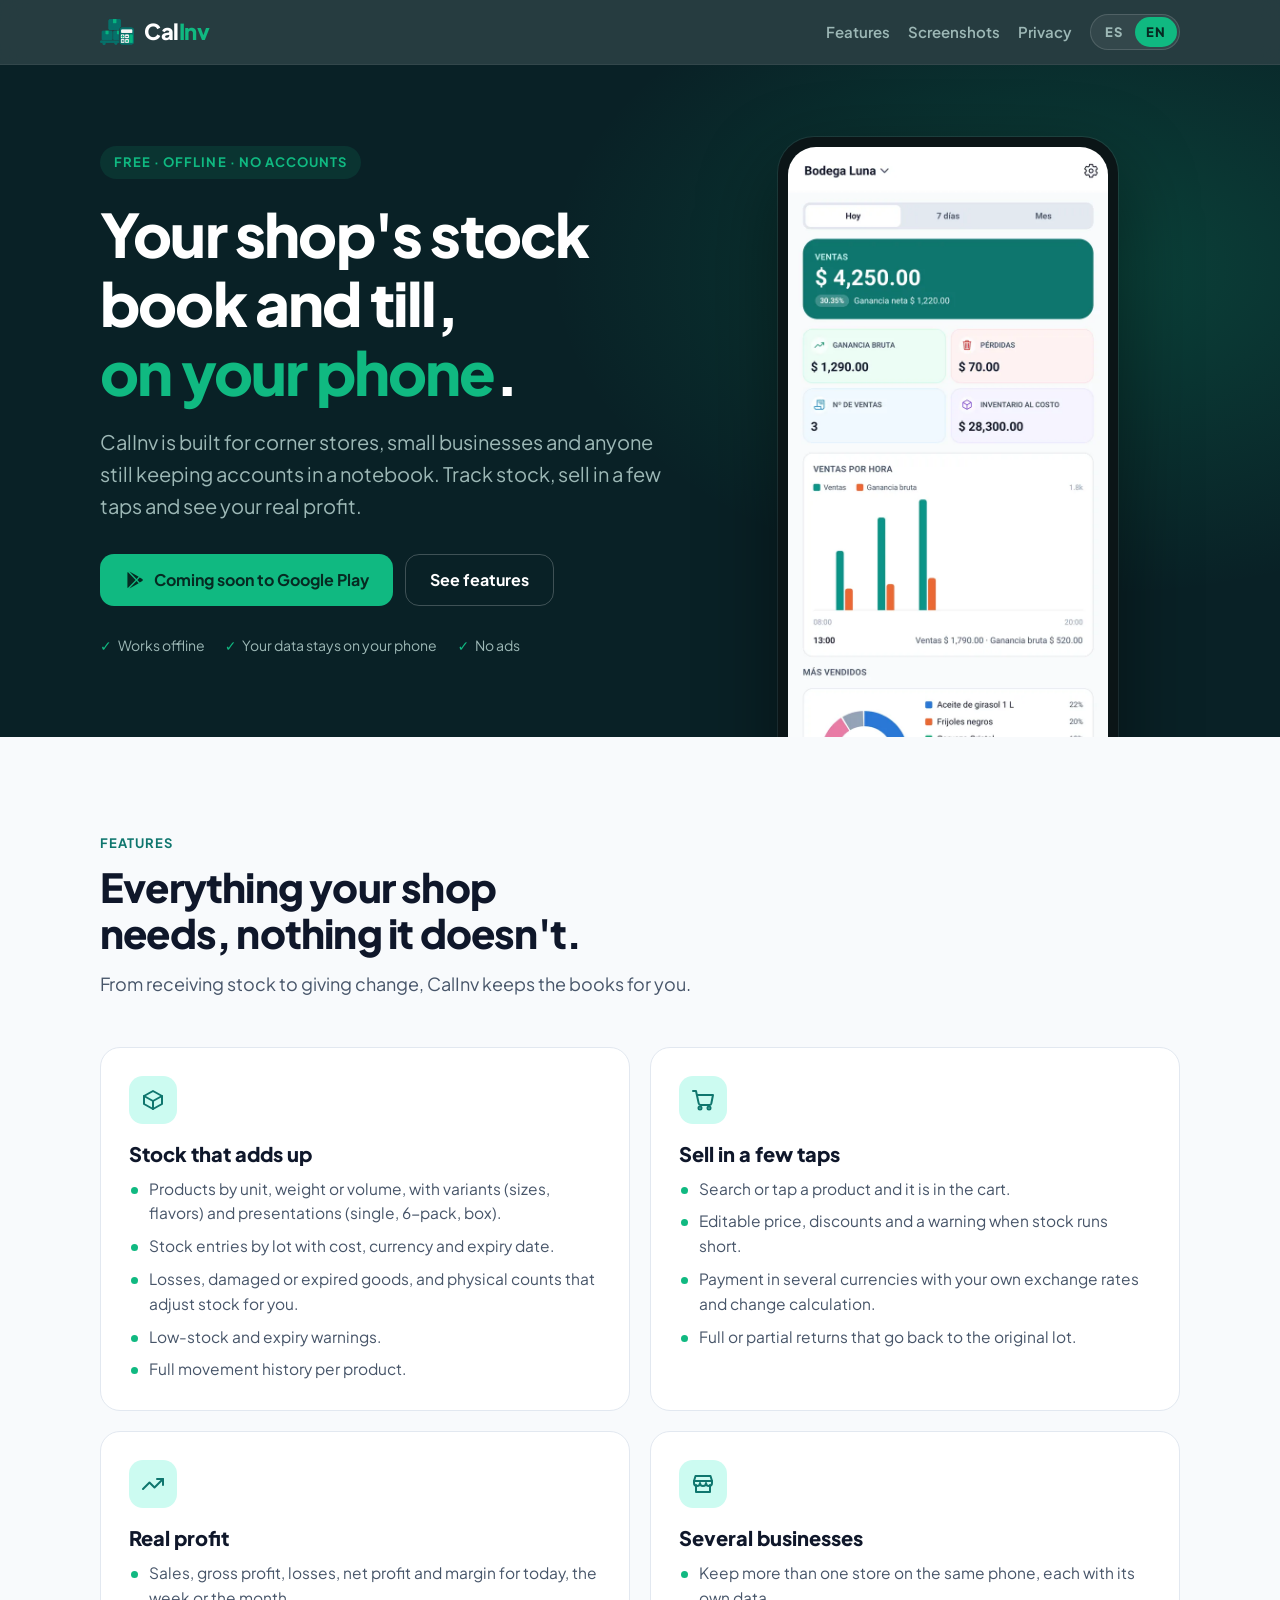
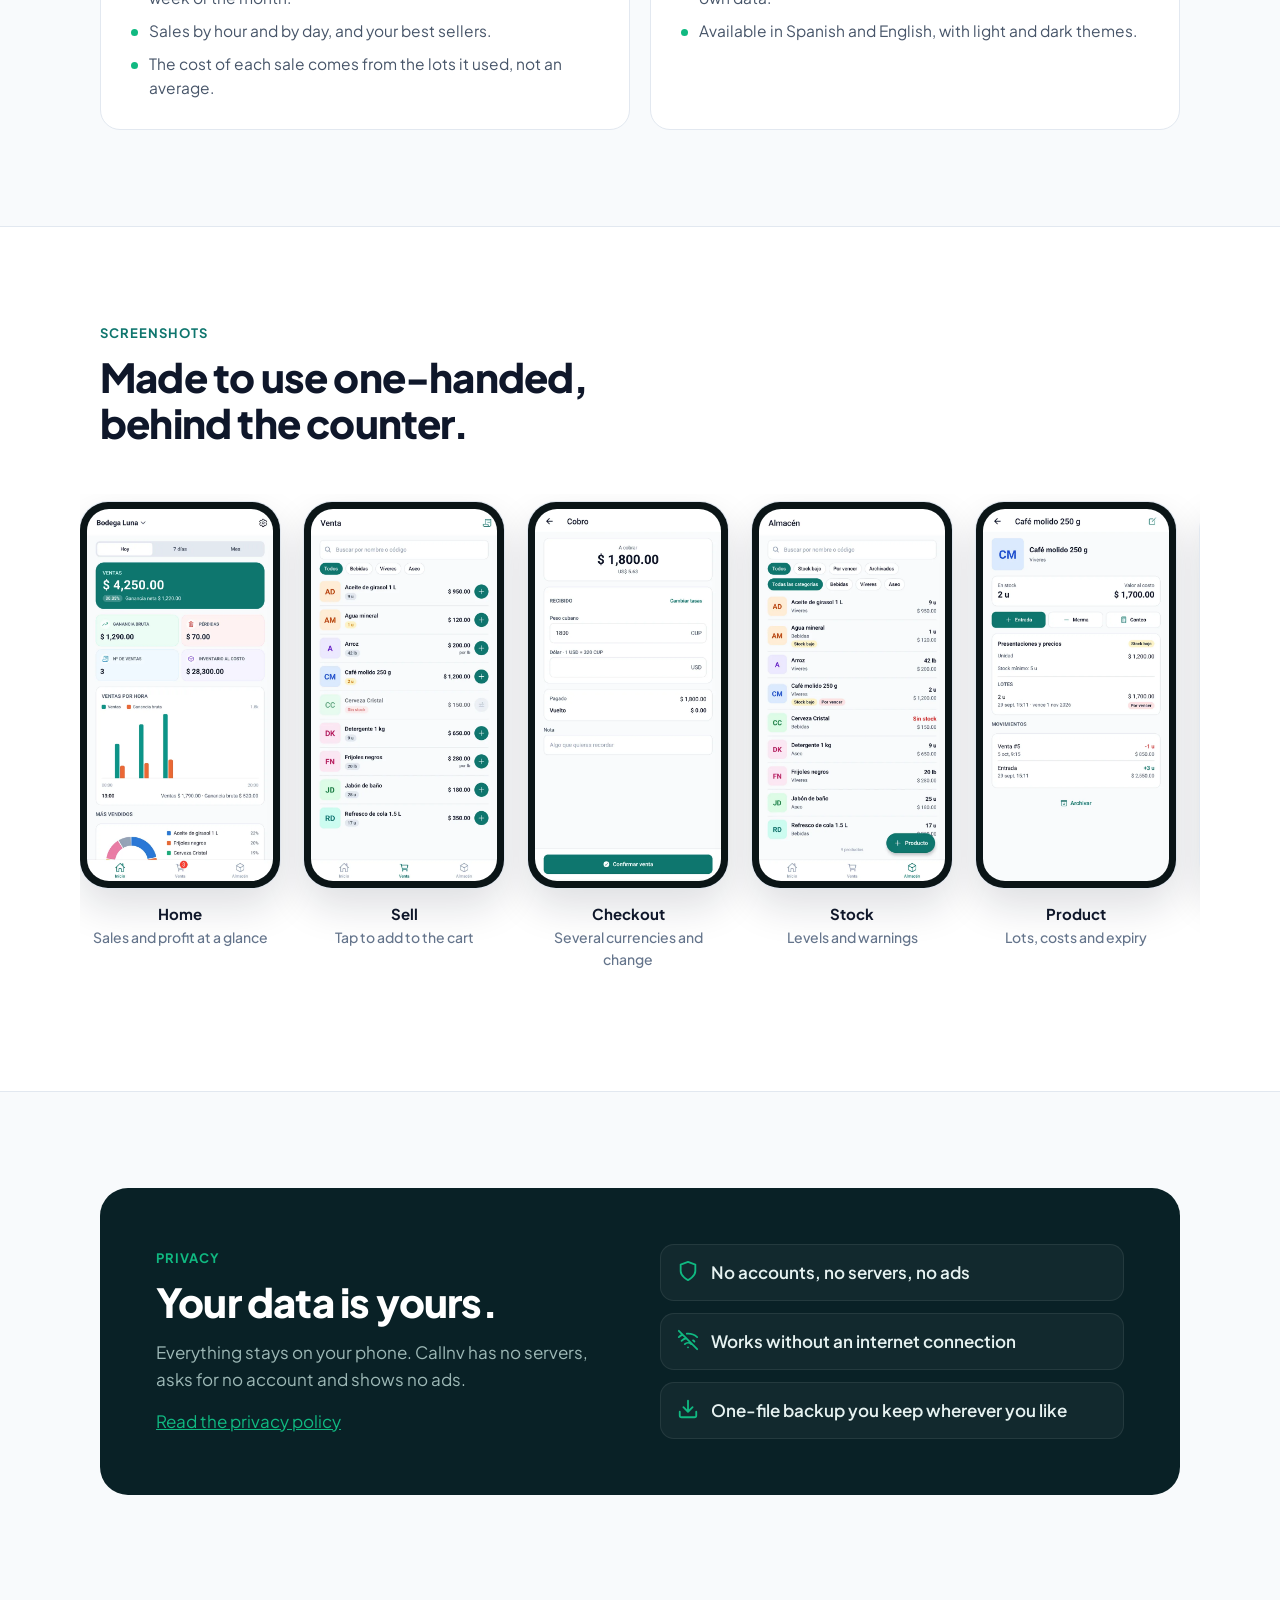
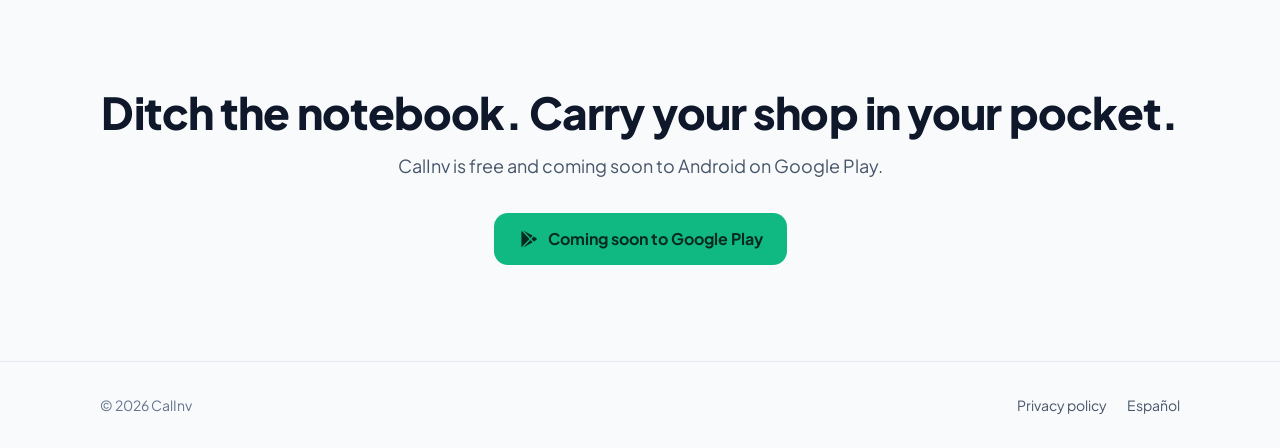
==== en/index.html @ 4c0c3eff "CalInv landing page (es/en + privacy policy)" ====
<!doctype html>
<html lang="en">
<head>
  <meta charset="utf-8">
  <meta name="viewport" content="width=device-width, initial-scale=1">
  <title>CalInv: stock and sales for your shop, offline</title>
  <meta name="description" content="Track your shop's stock and sales on your phone, fully offline. Built for corner stores and small businesses. Free, coming soon to Google Play.">
  <link rel="canonical" href="/en">
  <link rel="alternate" hreflang="es" href="/">
  <link rel="alternate" hreflang="en" href="/en">
  <link rel="alternate" hreflang="x-default" href="/">
  <meta name="theme-color" content="#092126">
  <link rel="icon" href="/favicon.png" type="image/png">
  <link rel="apple-touch-icon" href="/assets/apple-touch-icon.png">
  <meta property="og:type" content="website">
  <meta property="og:title" content="CalInv: stock &amp; sales">
  <meta property="og:description" content="Your shop's stock book and till, on your phone and offline.">
  <meta property="og:image" content="/assets/og.png">
  <meta property="og:locale" content="en_US">
  <meta name="twitter:card" content="summary_large_image">
  <link rel="preconnect" href="https://fonts.googleapis.com">
  <link rel="preconnect" href="https://fonts.gstatic.com" crossorigin>
  <link href="https://fonts.googleapis.com/css2?family=Plus+Jakarta+Sans:wght@400;500;600;700;800&display=swap" rel="stylesheet">
  <link rel="stylesheet" href="/styles.css">
  <script src="/lang.js" defer></script>
</head>
<body>
  <header class="site-header">
    <div class="wrap">
      <a class="logo" href="/en" aria-label="CalInv home">
        <img src="/assets/logo-mark.png" alt="" width="34" height="34">
        <span>Cal<span class="inv">Inv</span></span>
      </a>
      <nav class="nav" aria-label="Main">
        <a class="hide-sm" href="#funciones">Features</a>
        <a class="hide-sm" href="#capturas">Screenshots</a>
        <a class="hide-sm" href="/en/privacy">Privacy</a>
        <div class="lang-switch" data-active="en" role="group" aria-label="Language">
          <a href="/" hreflang="es" lang="es" title="Español">ES</a>
          <a href="/en" hreflang="en" lang="en" aria-current="page" title="English">EN</a>
        </div>
      </nav>
    </div>
  </header>

  <main>
    <div class="hero">
      <div class="wrap">
        <div>
          <span class="eyebrow">Free · Offline · No accounts</span>
          <h1>Your shop's stock book and till, <em>on your phone</em>.</h1>
          <p class="lead">CalInv is built for corner stores, small businesses and anyone still keeping accounts in a notebook. Track stock, sell in a few taps and see your real profit.</p>
          <div class="cta-row">
            <!-- Cuando la app esté en producción, cambia este span por:
             <a class="btn btn-primary" href="https://play.google.com/store/apps/details?id=com.calinv.app&amp;hl=en"> ... Get it on Google Play</a> -->
            <span class="btn btn-primary is-soon" aria-disabled="true">
              <svg viewBox="0 0 24 24" fill="currentColor" aria-hidden="true"><path d="M4.6 2.3c-.3.3-.5.8-.5 1.4v16.6c0 .6.2 1.1.5 1.4l9.3-9.7-9.3-9.7Zm10.4 10.8 2.6 2.7-11.1 6.4 8.5-9.1Zm3.9-4 3 1.7c.9.5.9 1.9 0 2.4l-3 1.7-2.8-2.9 2.8-2.9ZM6.5 1.8l11.1 6.4-2.6 2.7-8.5-9.1Z"/></svg>
              Coming soon to Google Play
            </span>
            <a class="btn btn-ghost" href="#funciones">See features</a>
          </div>
          <ul class="trust">
            <li>Works offline</li>
            <li>Your data stays on your phone</li>
            <li>No ads</li>
          </ul>
        </div>
        <div class="hero-phone">
          <div class="phone">
            <img src="/assets/screens/1-inicio.webp" width="672" height="1344" alt="CalInv home screen with today's sales, net profit, losses and an hourly sales chart" fetchpriority="high">
          </div>
        </div>
      </div>
    </div>

    <section id="funciones">
      <div class="wrap">
        <div class="section-head">
          <div class="kicker">Features</div>
          <h2>Everything your shop needs, nothing it doesn't.</h2>
          <p>From receiving stock to giving change, CalInv keeps the books for you.</p>
        </div>
        <div class="features">
          <article class="feature">
            <div class="icon"><svg viewBox="0 0 24 24" fill="none" stroke="currentColor" stroke-width="2" stroke-linecap="round" stroke-linejoin="round" aria-hidden="true"><path d="M21 8 12 3 3 8v8l9 5 9-5V8Z"/><path d="m3 8 9 5 9-5M12 13v8"/></svg></div>
            <h3>Stock that adds up</h3>
            <ul>
              <li>Products by unit, weight or volume, with variants (sizes, flavors) and presentations (single, 6-pack, box).</li>
              <li>Stock entries by lot with cost, currency and expiry date.</li>
              <li>Losses, damaged or expired goods, and physical counts that adjust stock for you.</li>
              <li>Low-stock and expiry warnings.</li>
              <li>Full movement history per product.</li>
            </ul>
          </article>
          <article class="feature">
            <div class="icon"><svg viewBox="0 0 24 24" fill="none" stroke="currentColor" stroke-width="2" stroke-linecap="round" stroke-linejoin="round" aria-hidden="true"><circle cx="9" cy="20" r="1.5"/><circle cx="18" cy="20" r="1.5"/><path d="M2 3h3l2.7 12.4a2 2 0 0 0 2 1.6h8.6a2 2 0 0 0 2-1.5L22 7H6"/></svg></div>
            <h3>Sell in a few taps</h3>
            <ul>
              <li>Search or tap a product and it is in the cart.</li>
              <li>Editable price, discounts and a warning when stock runs short.</li>
              <li>Payment in several currencies with your own exchange rates and change calculation.</li>
              <li>Full or partial returns that go back to the original lot.</li>
            </ul>
          </article>
          <article class="feature">
            <div class="icon"><svg viewBox="0 0 24 24" fill="none" stroke="currentColor" stroke-width="2" stroke-linecap="round" stroke-linejoin="round" aria-hidden="true"><path d="m22 7-8.5 8.5-5-5L2 17"/><path d="M16 7h6v6"/></svg></div>
            <h3>Real profit</h3>
            <ul>
              <li>Sales, gross profit, losses, net profit and margin for today, the week or the month.</li>
              <li>Sales by hour and by day, and your best sellers.</li>
              <li>The cost of each sale comes from the lots it used, not an average.</li>
            </ul>
          </article>
          <article class="feature">
            <div class="icon"><svg viewBox="0 0 24 24" fill="none" stroke="currentColor" stroke-width="2" stroke-linecap="round" stroke-linejoin="round" aria-hidden="true"><path d="M3 9 4.5 4h15L21 9"/><path d="M3 9h18v2a3 3 0 0 1-6 0 3 3 0 0 1-6 0 3 3 0 0 1-6 0V9Z"/><path d="M5 13v7h14v-7"/></svg></div>
            <h3>Several businesses</h3>
            <ul>
              <li>Keep more than one store on the same phone, each with its own data.</li>
              <li>Available in Spanish and English, with light and dark themes.</li>
            </ul>
          </article>
        </div>
      </div>
    </section>

    <section id="capturas" class="screens-section">
      <div class="wrap">
        <div class="section-head">
          <div class="kicker">Screenshots</div>
          <h2>Made to use one-handed, behind the counter.</h2>
        </div>
        <div class="screens" tabindex="0" aria-label="App screenshots">
          <figure><div class="phone"><img src="/assets/screens/1-inicio.webp" width="672" height="1344" loading="lazy" alt="Daily summary with sales and profit"></div><figcaption>Home<span>Sales and profit at a glance</span></figcaption></figure>
          <figure><div class="phone"><img src="/assets/screens/2-venta.webp" width="672" height="1344" loading="lazy" alt="Sale screen with products and cart"></div><figcaption>Sell<span>Tap to add to the cart</span></figcaption></figure>
          <figure><div class="phone"><img src="/assets/screens/6-cobro.webp" width="672" height="1344" loading="lazy" alt="Multi-currency payment with change calculation"></div><figcaption>Checkout<span>Several currencies and change</span></figcaption></figure>
          <figure><div class="phone"><img src="/assets/screens/4-almacen.webp" width="672" height="1344" loading="lazy" alt="Stock list with quantities"></div><figcaption>Stock<span>Levels and warnings</span></figcaption></figure>
          <figure><div class="phone"><img src="/assets/screens/5-producto.webp" width="672" height="1344" loading="lazy" alt="Product detail with lots and movements"></div><figcaption>Product<span>Lots, costs and expiry</span></figcaption></figure>
          <figure><div class="phone"><img src="/assets/screens/3-historial.webp" width="672" height="1344" loading="lazy" alt="Sales history"></div><figcaption>History<span>Every sale and return</span></figcaption></figure>
        </div>
      </div>
    </section>

    <section id="datos">
      <div class="wrap">
        <div class="privacy-band">
          <div>
            <div class="kicker" style="color: var(--accent)">Privacy</div>
            <h2>Your data is yours.</h2>
            <p>Everything stays on your phone. CalInv has no servers, asks for no account and shows no ads.</p>
            <p><a href="/en/privacy" style="color: var(--accent)">Read the privacy policy</a></p>
          </div>
          <ul>
            <li><svg viewBox="0 0 24 24" fill="none" stroke="currentColor" stroke-width="2" stroke-linecap="round" stroke-linejoin="round" aria-hidden="true"><path d="M12 22s8-4 8-10V5l-8-3-8 3v7c0 6 8 10 8 10Z"/></svg>No accounts, no servers, no ads</li>
            <li><svg viewBox="0 0 24 24" fill="none" stroke="currentColor" stroke-width="2" stroke-linecap="round" stroke-linejoin="round" aria-hidden="true"><path d="M2 2l20 20M8.5 16.5a5 5 0 0 1 7 0M2 8.8a15 15 0 0 1 4.2-2.6M10.7 5.1A15 15 0 0 1 22 8.8M5 12.9a10 10 0 0 1 5.2-2.8M17.5 12.4a10 10 0 0 1 1.5 1.3M12 20h.01"/></svg>Works without an internet connection</li>
            <li><svg viewBox="0 0 24 24" fill="none" stroke="currentColor" stroke-width="2" stroke-linecap="round" stroke-linejoin="round" aria-hidden="true"><path d="M21 15v4a2 2 0 0 1-2 2H5a2 2 0 0 1-2-2v-4M7 10l5 5 5-5M12 15V3"/></svg>One-file backup you keep wherever you like</li>
          </ul>
        </div>
      </div>
    </section>

    <section class="final">
      <div class="wrap">
        <h2>Ditch the notebook. Carry your shop in your pocket.</h2>
        <p>CalInv is free and coming soon to Android on Google Play.</p>
        <div class="cta-row">
          <!-- Cuando la app esté en producción, cambia este span por:
             <a class="btn btn-primary" href="https://play.google.com/store/apps/details?id=com.calinv.app&amp;hl=en"> ... Get it on Google Play</a> -->
            <span class="btn btn-primary is-soon" aria-disabled="true">
            <svg viewBox="0 0 24 24" fill="currentColor" aria-hidden="true"><path d="M4.6 2.3c-.3.3-.5.8-.5 1.4v16.6c0 .6.2 1.1.5 1.4l9.3-9.7-9.3-9.7Zm10.4 10.8 2.6 2.7-11.1 6.4 8.5-9.1Zm3.9-4 3 1.7c.9.5.9 1.9 0 2.4l-3 1.7-2.8-2.9 2.8-2.9ZM6.5 1.8l11.1 6.4-2.6 2.7-8.5-9.1Z"/></svg>
            Coming soon to Google Play
          </span>
        </div>
      </div>
    </section>
  </main>

  <footer class="site-footer">
    <div class="wrap">
      <span>© 2026 CalInv</span>
      <nav aria-label="Footer">
        <a href="/en/privacy">Privacy policy</a>
        <a href="/" hreflang="es" lang="es">Español</a>
      </nav>
    </div>
  </footer>
</body>
</html>
---- styles.css ----
:root {
  --brand: #0f766e;
  --brand-strong: #115e59;
  --brand-soft: #ccfbf1;
  --accent: #10b981;
  --ink: #0f172a;
  --ink-soft: #475569;
  --ink-muted: #64748b;
  --paper: #f8fafc;
  --card: #ffffff;
  --line: #e2e8f0;
  --hero-bg: #092126;
  --hero-ink: #e6f2f1;
  --hero-soft: #9db8b6;
  --radius: 20px;
  --max: 1120px;
  color-scheme: light dark;
}

@media (prefers-color-scheme: dark) {
  :root {
    --brand: #2dd4bf;
    --brand-strong: #5eead4;
    --brand-soft: #0f2f35;
    --ink: #e6f2f1;
    --ink-soft: #9db8b6;
    --ink-muted: #7f9c9a;
    --paper: #092126;
    --card: #0f2f35;
    --line: #1e4a52;
    --hero-bg: #061719;
  }
}

*,
*::before,
*::after {
  box-sizing: border-box;
}

html {
  -webkit-text-size-adjust: 100%;
  scroll-behavior: smooth;
}

body {
  margin: 0;
  font-family: "Plus Jakarta Sans", system-ui, -apple-system, "Segoe UI", Roboto, sans-serif;
  font-size: 17px;
  line-height: 1.6;
  color: var(--ink);
  background: var(--paper);
  -webkit-font-smoothing: antialiased;
}

img {
  max-width: 100%;
  display: block;
}

a {
  color: var(--brand);
}

h1,
h2,
h3 {
  line-height: 1.15;
  text-wrap: balance;
  margin: 0;
}

p {
  text-wrap: pretty;
}

.wrap {
  width: 100%;
  max-width: var(--max);
  margin: 0 auto;
  padding: 0 20px;
}

/* Header */
.site-header {
  position: sticky;
  top: 0;
  z-index: 10;
  background: color-mix(in srgb, var(--hero-bg) 88%, transparent);
  backdrop-filter: blur(12px);
  -webkit-backdrop-filter: blur(12px);
  border-bottom: 1px solid rgb(255 255 255 / 0.06);
}

.site-header .wrap {
  display: flex;
  align-items: center;
  justify-content: space-between;
  height: 64px;
}

.logo {
  display: inline-flex;
  align-items: center;
  gap: 10px;
  text-decoration: none;
  font-weight: 800;
  font-size: 22px;
  letter-spacing: -0.02em;
  color: #fff;
}

.logo img {
  width: 34px;
  height: 34px;
}

.logo .inv {
  color: var(--accent);
}

.nav {
  display: flex;
  align-items: center;
  gap: 18px;
}

.nav a {
  color: var(--hero-soft);
  text-decoration: none;
  font-size: 15px;
  font-weight: 600;
}

.nav a:hover {
  color: #fff;
}

/* Language switch: segmented pill with a sliding thumb */
.lang-switch {
  position: relative;
  display: inline-grid;
  grid-template-columns: 1fr 1fr;
  padding: 3px;
  border-radius: 999px;
  background: rgb(255 255 255 / 0.06);
  box-shadow: inset 0 0 0 1px rgb(255 255 255 / 0.14);
  isolation: isolate;
}

.lang-switch::before {
  content: "";
  position: absolute;
  z-index: -1;
  top: 3px;
  bottom: 3px;
  left: 3px;
  width: calc(50% - 3px);
  border-radius: 999px;
  background: var(--accent);
  transition: transform 0.22s cubic-bezier(0.3, 0.7, 0.2, 1);
}

.lang-switch[data-active="en"]::before {
  transform: translateX(100%);
}

.nav .lang-switch a {
  min-width: 42px;
  padding: 5px 10px;
  text-align: center;
  font-size: 13px;
  font-weight: 800;
  letter-spacing: 0.04em;
  color: var(--hero-soft);
  border-radius: 999px;
  transition: color 0.22s ease;
}

.nav .lang-switch a:hover {
  color: #fff;
}

.lang-switch[data-active="es"] a[hreflang="es"],
.lang-switch[data-active="en"] a[hreflang="en"] {
  color: #062a22;
}

/* Smooth cross-page swap in browsers with View Transitions */
@view-transition {
  navigation: auto;
}

.site-header {
  view-transition-name: site-header;
}

/* Suggests the other language once */
.lang-toast {
  position: fixed;
  z-index: 20;
  left: 50%;
  bottom: 20px;
  display: flex;
  align-items: center;
  gap: 12px;
  max-width: calc(100vw - 32px);
  padding: 10px 10px 10px 18px;
  border-radius: 16px;
  background: #0f2f35;
  color: #e6f2f1;
  font-size: 14px;
  box-shadow: 0 0 0 1px rgb(255 255 255 / 0.1), 0 16px 40px rgb(0 0 0 / 0.35);
  opacity: 0;
  transform: translate(-50%, 12px);
  transition: opacity 0.25s ease, transform 0.25s ease;
}

.lang-toast.is-visible {
  opacity: 1;
  transform: translate(-50%, 0);
}

.lang-toast-go {
  flex: none;
  padding: 8px 14px;
  border-radius: 10px;
  background: var(--accent);
  color: #062a22;
  font-weight: 700;
  text-decoration: none;
}

.lang-toast-close {
  flex: none;
  width: 32px;
  height: 32px;
  border: 0;
  border-radius: 8px;
  background: transparent;
  color: #9db8b6;
  font-size: 20px;
  line-height: 1;
  cursor: pointer;
}

.lang-toast-close:hover {
  background: rgb(255 255 255 / 0.08);
  color: #fff;
}

@media (max-width: 480px) {
  .lang-toast span {
    display: none;
  }
}

@media (max-width: 640px) {
  .nav .hide-sm {
    display: none;
  }
}

/* Buttons */
.btn {
  display: inline-flex;
  align-items: center;
  gap: 10px;
  min-height: 52px;
  padding: 0 24px;
  border-radius: 14px;
  font-weight: 700;
  font-size: 16px;
  text-decoration: none;
  transition: transform 0.15s ease, background-color 0.15s ease;
}

.btn:active {
  transform: scale(0.97);
}

.btn-primary {
  background: var(--accent);
  color: #062a22;
}

.btn-primary:hover {
  background: #34d399;
}

.btn.is-soon {
  cursor: default;
}

.btn.is-soon:hover {
  background: var(--accent);
}

.btn.is-soon:active {
  transform: none;
}

.btn-ghost {
  color: #fff;
  border: 1px solid rgb(255 255 255 / 0.22);
}

.btn-ghost:hover {
  background: rgb(255 255 255 / 0.06);
}

.btn svg {
  width: 20px;
  height: 20px;
  flex: none;
}

/* Hero */
.hero {
  background:
    radial-gradient(60% 70% at 85% 30%, rgb(16 185 129 / 0.22), transparent 70%),
    var(--hero-bg);
  color: var(--hero-ink);
  overflow: hidden;
}

.hero .wrap {
  display: grid;
  grid-template-columns: 1.1fr 0.9fr;
  gap: 48px;
  align-items: center;
  padding-top: 72px;
  padding-bottom: 0;
}

.eyebrow {
  display: inline-block;
  font-size: 13px;
  font-weight: 700;
  letter-spacing: 0.08em;
  text-transform: uppercase;
  color: var(--accent);
  background: rgb(16 185 129 / 0.12);
  border-radius: 999px;
  padding: 6px 14px;
  margin-bottom: 20px;
}

.hero h1 {
  font-size: clamp(36px, 6vw, 60px);
  font-weight: 800;
  letter-spacing: -0.03em;
  color: #fff;
}

.hero h1 em {
  font-style: normal;
  color: var(--accent);
}

.hero .lead {
  font-size: clamp(17px, 2.2vw, 20px);
  color: var(--hero-soft);
  max-width: 34em;
  margin: 20px 0 32px;
}

.cta-row {
  display: flex;
  flex-wrap: wrap;
  gap: 12px;
}

.trust {
  display: flex;
  flex-wrap: wrap;
  gap: 8px 20px;
  list-style: none;
  padding: 0;
  margin: 28px 0 72px;
  font-size: 14px;
  color: var(--hero-soft);
}

.trust li::before {
  content: "✓";
  color: var(--accent);
  font-weight: 800;
  margin-right: 6px;
}

.hero-phone {
  justify-self: center;
  align-self: end;
  width: min(340px, 80vw);
  margin-bottom: -60px;
}

.phone {
  border-radius: 36px;
  padding: 10px;
  background: #0b1517;
  box-shadow:
    0 0 0 1px rgb(255 255 255 / 0.08),
    0 30px 80px rgb(0 0 0 / 0.45);
}

.phone img {
  border-radius: 28px;
  width: 100%;
  height: auto;
  aspect-ratio: 1 / 2;
  object-fit: cover;
}

@media (max-width: 860px) {
  .hero .wrap {
    grid-template-columns: 1fr;
    padding-top: 48px;
    gap: 24px;
  }

  .trust {
    margin-bottom: 24px;
  }

  .hero-phone {
    width: min(280px, 72vw);
    margin-bottom: -120px;
  }
}

/* Sections */
section {
  padding: 96px 0;
}

.section-head {
  max-width: 640px;
  margin-bottom: 48px;
}

.section-head h2 {
  font-size: clamp(28px, 4vw, 40px);
  font-weight: 800;
  letter-spacing: -0.02em;
}

.section-head p {
  color: var(--ink-soft);
  font-size: 18px;
  margin: 14px 0 0;
}

.kicker {
  font-size: 13px;
  font-weight: 700;
  letter-spacing: 0.08em;
  text-transform: uppercase;
  color: var(--brand);
  margin-bottom: 10px;
}

/* Features */
.features {
  display: grid;
  grid-template-columns: repeat(2, 1fr);
  gap: 20px;
}

@media (max-width: 760px) {
  .features {
    grid-template-columns: 1fr;
  }
}

.feature {
  background: var(--card);
  border: 1px solid var(--line);
  border-radius: var(--radius);
  padding: 28px;
}

.feature .icon {
  width: 48px;
  height: 48px;
  border-radius: 14px;
  display: grid;
  place-items: center;
  background: var(--brand-soft);
  color: var(--brand);
  margin-bottom: 18px;
}

.feature .icon svg {
  width: 24px;
  height: 24px;
}

.feature h3 {
  font-size: 20px;
  font-weight: 800;
  margin-bottom: 12px;
}

.feature ul {
  margin: 0;
  padding: 0;
  list-style: none;
  color: var(--ink-soft);
  font-size: 15.5px;
}

.feature li {
  position: relative;
  padding-left: 20px;
  margin-top: 8px;
}

.feature li::before {
  content: "";
  position: absolute;
  left: 2px;
  top: 0.65em;
  width: 7px;
  height: 7px;
  border-radius: 50%;
  background: var(--accent);
}

/* Screens */
.screens-section {
  background: var(--card);
  border-top: 1px solid var(--line);
  border-bottom: 1px solid var(--line);
}

.screens {
  display: grid;
  grid-auto-flow: column;
  grid-auto-columns: minmax(200px, 240px);
  gap: 24px;
  overflow-x: auto;
  scroll-snap-type: x mandatory;
  padding: 8px 20px 24px;
  margin: 0 -20px;
  scrollbar-width: thin;
}

.screens figure {
  margin: 0;
  scroll-snap-align: start;
}

.screens .phone {
  padding: 7px;
  border-radius: 28px;
  box-shadow: 0 0 0 1px var(--line), 0 18px 40px rgb(15 23 42 / 0.14);
}

.screens .phone img {
  border-radius: 22px;
}

.screens figcaption {
  text-align: center;
  font-weight: 700;
  font-size: 15px;
  margin-top: 14px;
}

.screens figcaption span {
  display: block;
  font-weight: 500;
  font-size: 14px;
  color: var(--ink-muted);
}

/* Privacy band */
.privacy-band {
  display: grid;
  grid-template-columns: 1fr 1fr;
  gap: 40px;
  align-items: center;
  background: var(--hero-bg);
  color: var(--hero-ink);
  border-radius: 28px;
  padding: clamp(28px, 5vw, 56px);
}

.privacy-band h2 {
  font-size: clamp(28px, 4vw, 40px);
  font-weight: 800;
  letter-spacing: -0.02em;
  color: #fff;
}

.privacy-band p {
  color: var(--hero-soft);
  margin: 14px 0 0;
}

.privacy-band ul {
  list-style: none;
  margin: 0;
  padding: 0;
  display: grid;
  gap: 12px;
}

.privacy-band li {
  display: flex;
  gap: 12px;
  align-items: flex-start;
  background: rgb(255 255 255 / 0.04);
  border: 1px solid rgb(255 255 255 / 0.08);
  border-radius: 14px;
  padding: 14px 16px;
  font-weight: 600;
}

.privacy-band li svg {
  width: 22px;
  height: 22px;
  flex: none;
  color: var(--accent);
  margin-top: 1px;
}

@media (max-width: 860px) {
  .privacy-band {
    grid-template-columns: 1fr;
  }
}

/* Final CTA */
.final {
  text-align: center;
}

.final h2 {
  font-size: clamp(28px, 4vw, 44px);
  font-weight: 800;
  letter-spacing: -0.02em;
}

.final p {
  color: var(--ink-soft);
  font-size: 18px;
  margin: 14px auto 32px;
  max-width: 32em;
}

.final .cta-row {
  justify-content: center;
}

.final .btn-ghost {
  color: var(--ink);
  border-color: var(--line);
}

.final .btn-ghost:hover {
  background: var(--card);
}

/* Footer */
.site-footer {
  border-top: 1px solid var(--line);
  padding: 32px 0;
  color: var(--ink-muted);
  font-size: 14px;
}

.site-footer .wrap {
  display: flex;
  flex-wrap: wrap;
  gap: 12px 24px;
  justify-content: space-between;
  align-items: center;
}

.site-footer nav {
  display: flex;
  flex-wrap: wrap;
  gap: 8px 20px;
}

.site-footer a {
  color: var(--ink-soft);
  text-decoration: none;
}

.site-footer a:hover {
  color: var(--brand);
}

/* Legal page */
.legal-hero {
  background: var(--hero-bg);
  color: #fff;
  padding: 56px 0 40px;
}

.legal-hero h1 {
  font-size: clamp(30px, 5vw, 44px);
  font-weight: 800;
  letter-spacing: -0.02em;
}

.legal-hero p {
  color: var(--hero-soft);
  margin: 10px 0 0;
}

.legal {
  max-width: 720px;
  padding: 48px 20px 80px;
}

.legal h2 {
  font-size: 22px;
  font-weight: 800;
  margin: 36px 0 8px;
}

.legal p,
.legal li {
  color: var(--ink-soft);
}

.legal strong {
  color: var(--ink);
}

:focus-visible {
  outline: 3px solid var(--accent);
  outline-offset: 3px;
  border-radius: 6px;
}

@media (prefers-reduced-motion: reduce) {
  html {
    scroll-behavior: auto;
  }

  .btn,
  .lang-switch::before,
  .lang-toast {
    transition: none;
  }

  @view-transition {
    navigation: none;
  }
}
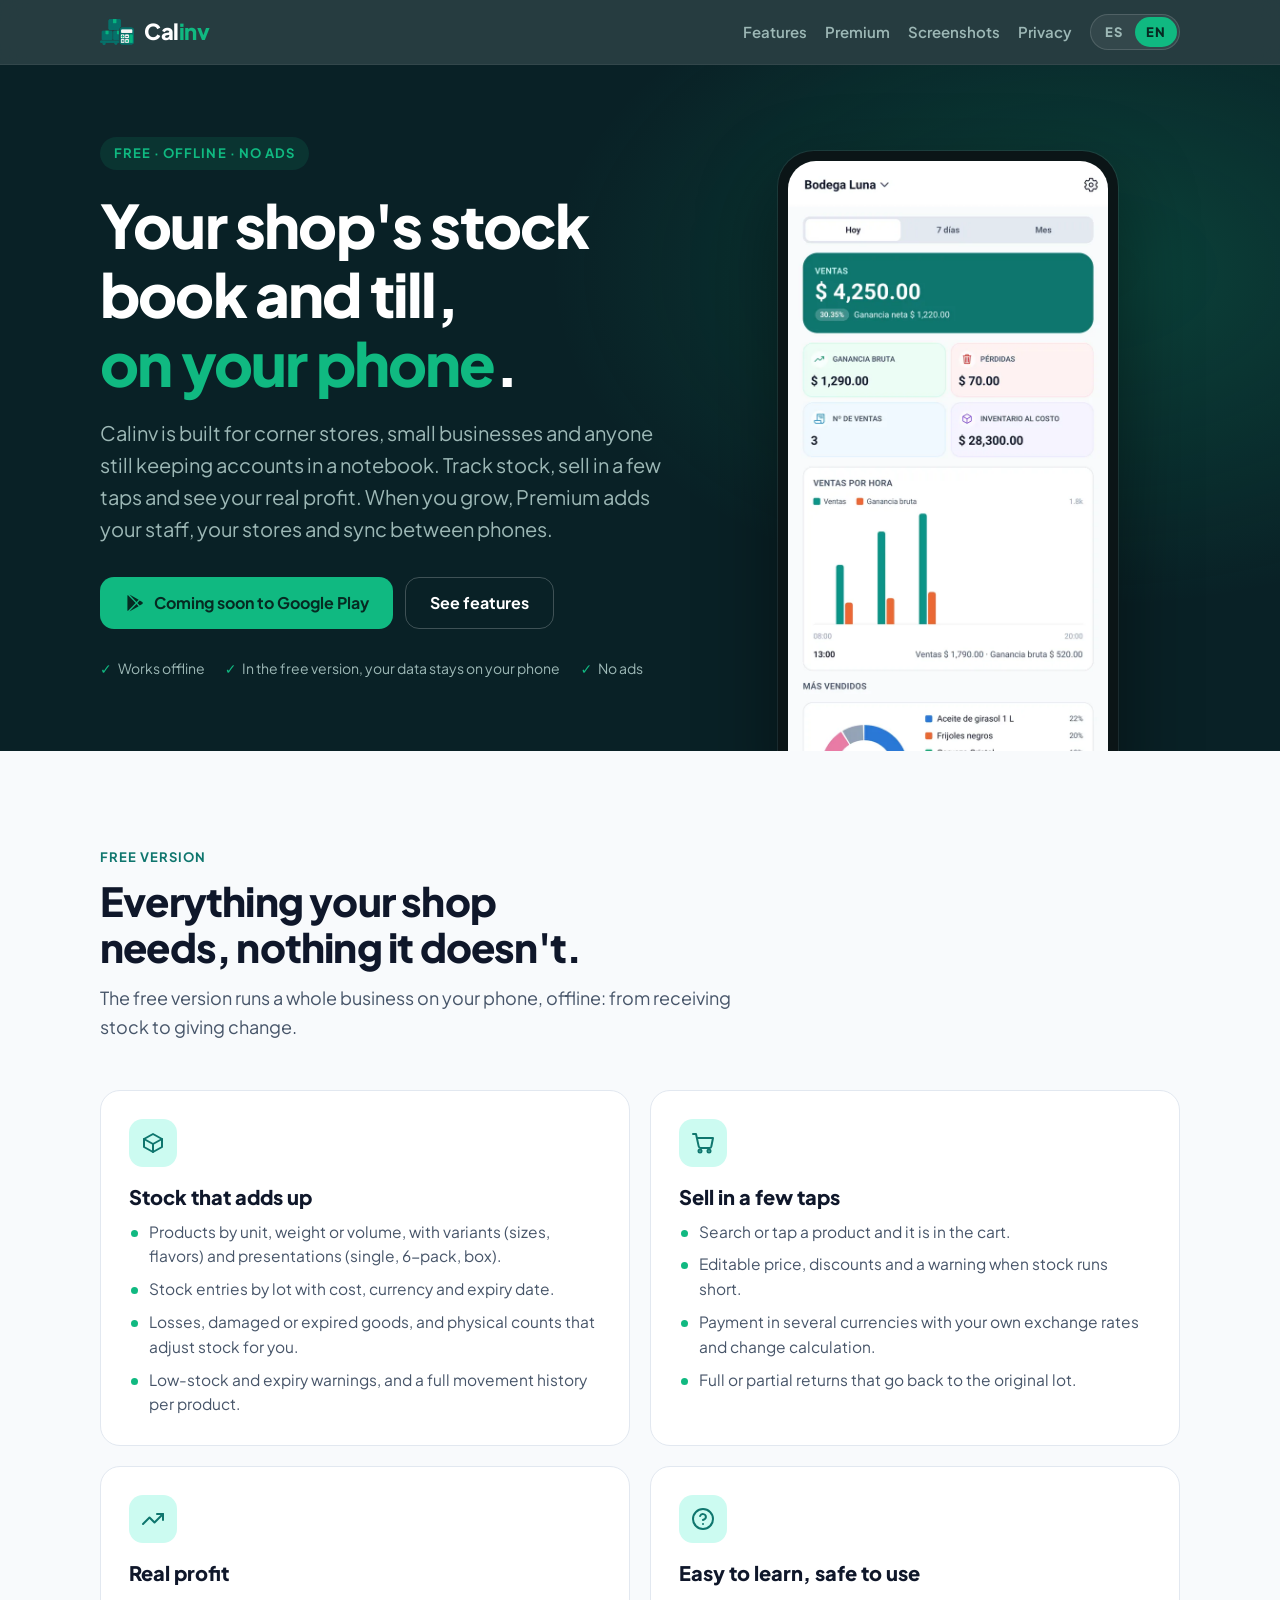
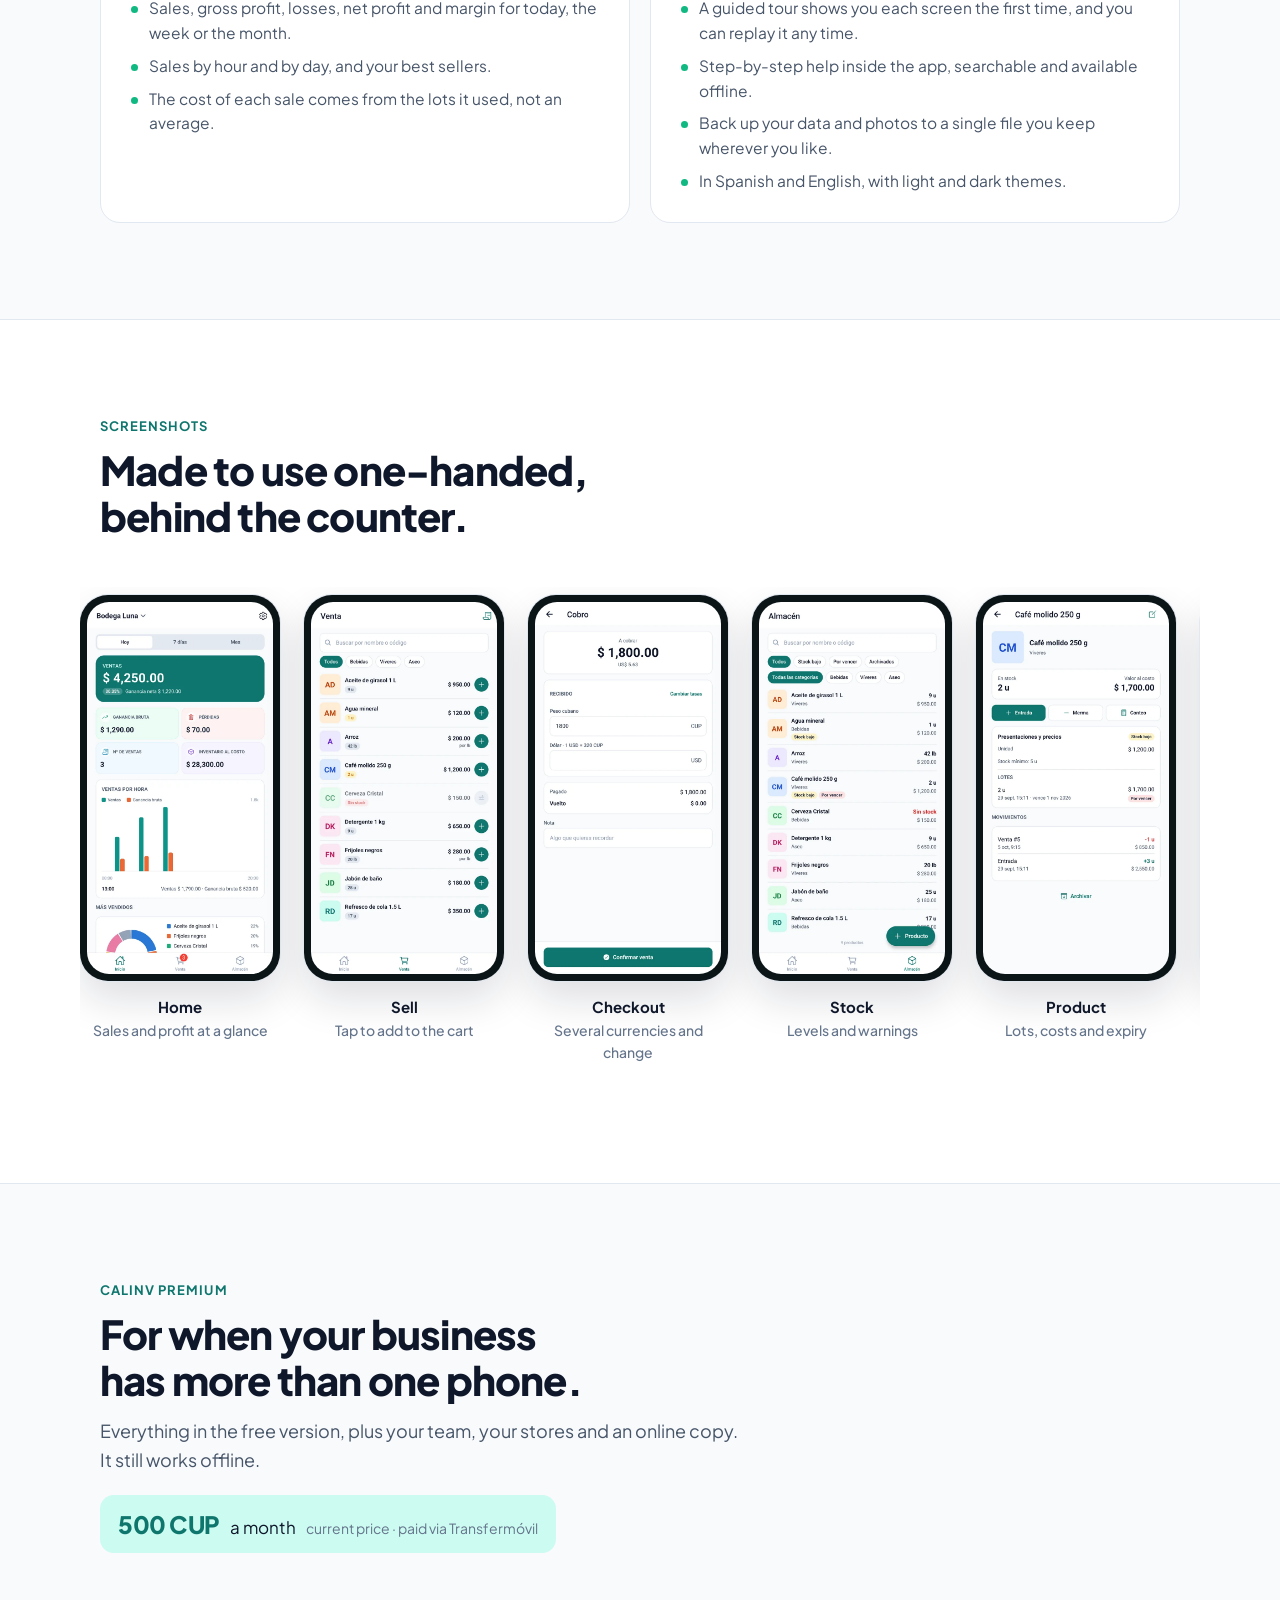
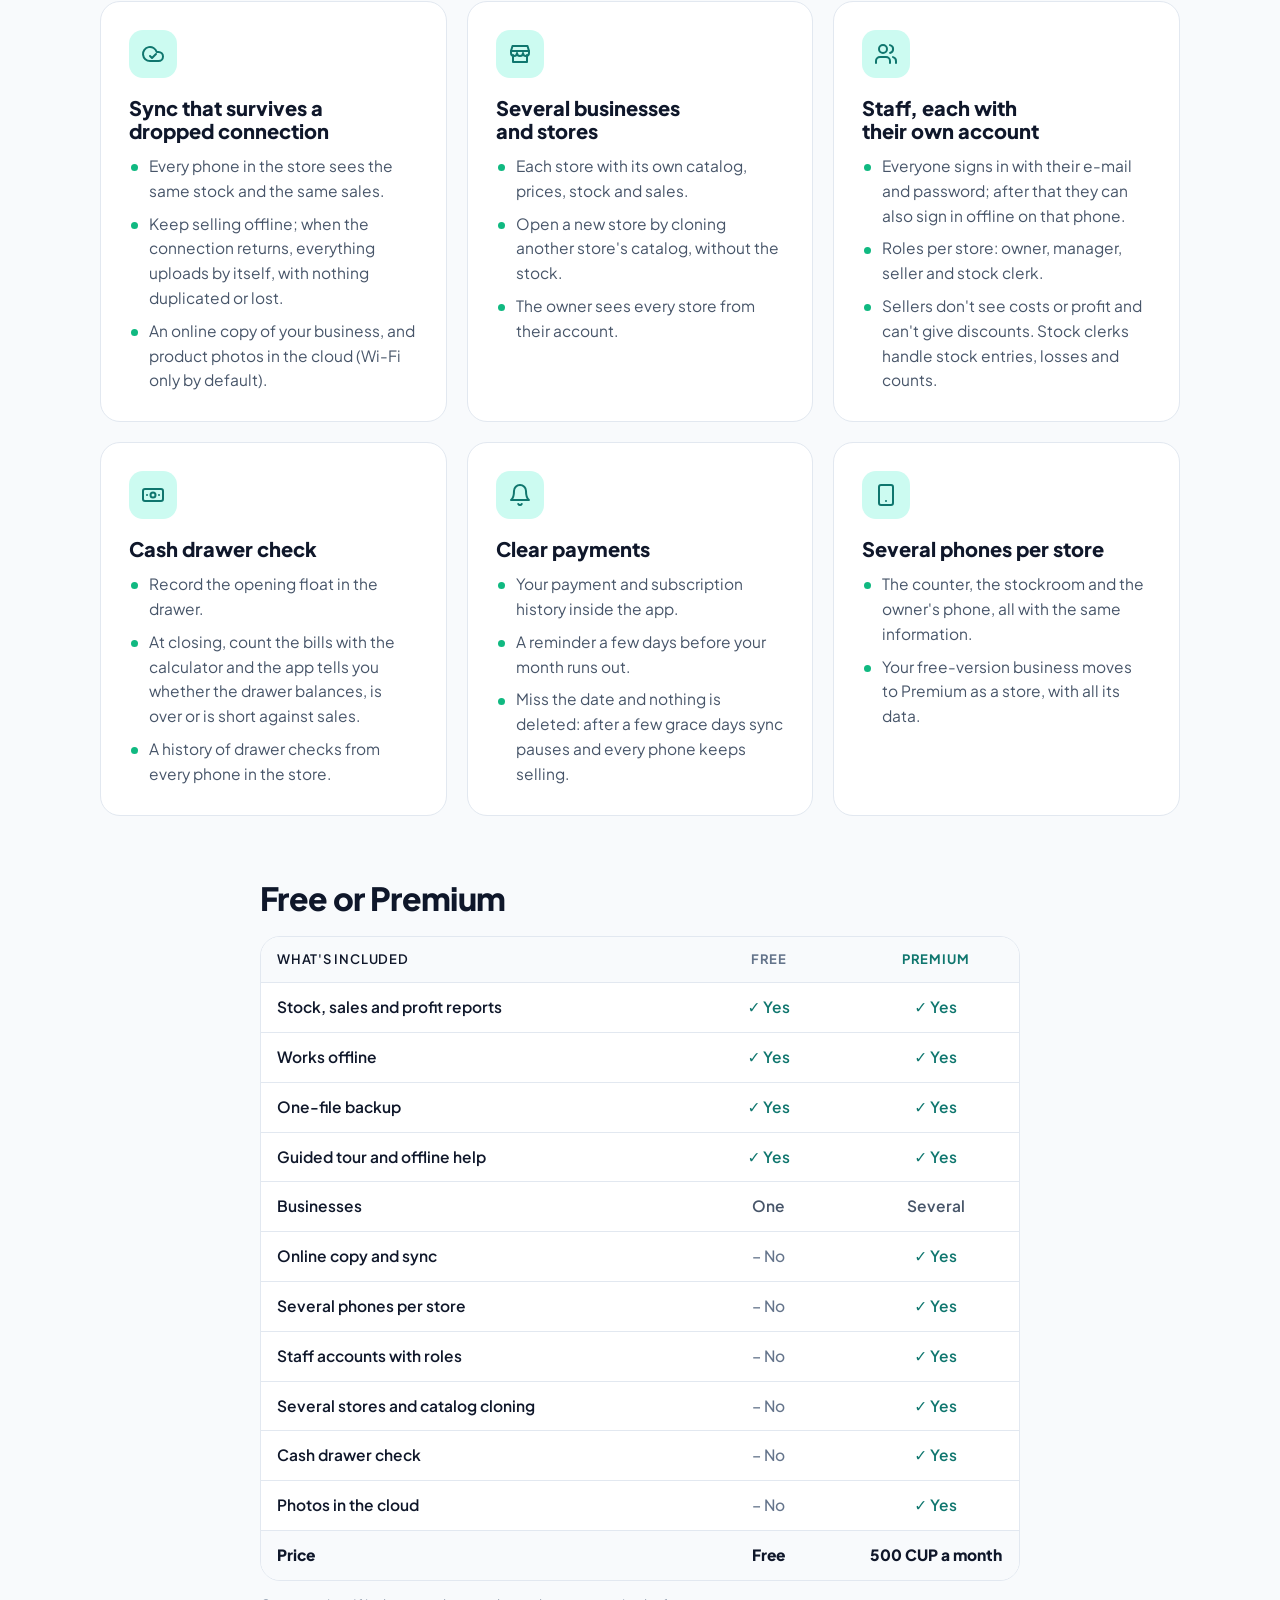
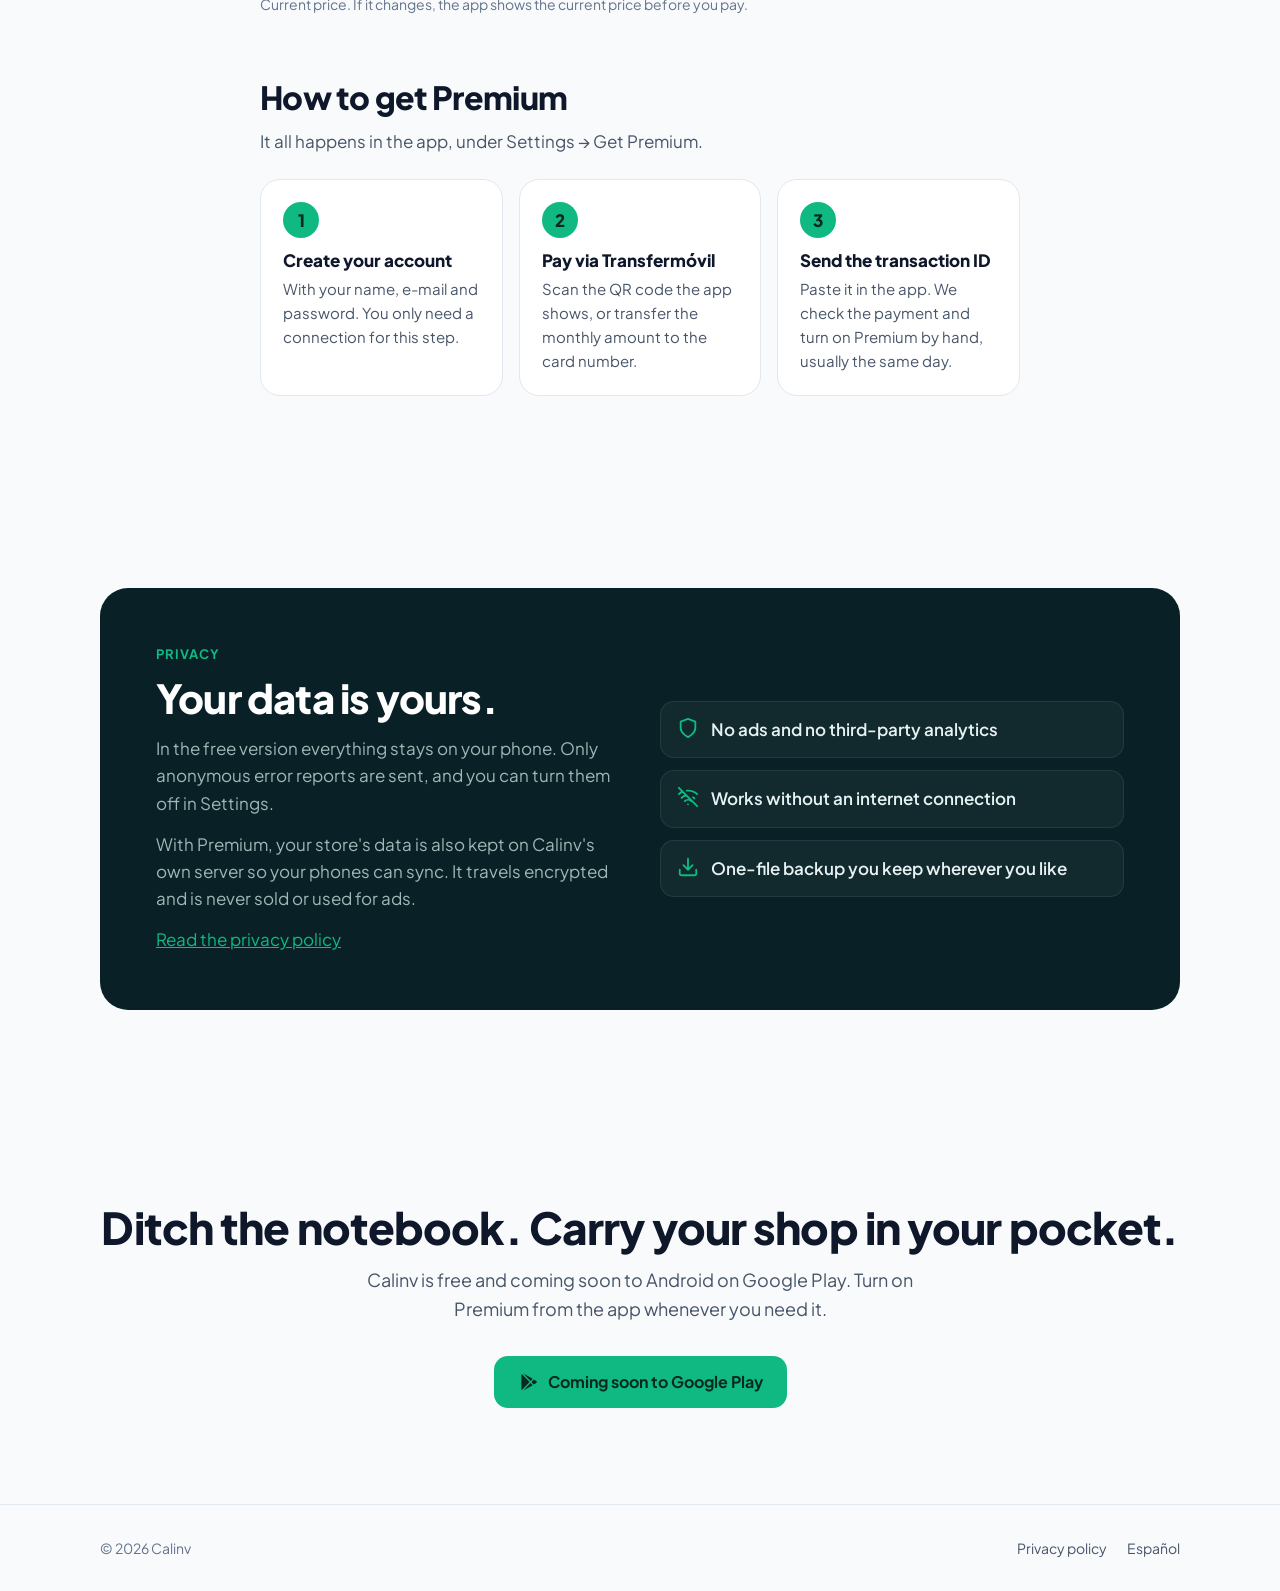
==== commit 7b92b51e: "Landing: versión gratis y Premium (500 CUP), comparación, pasos por Transfermóvil, nombre Calinv; pr" ====
--- a/en/index.html
+++ b/en/index.html
@@ -3,19 +3,20 @@
 <head>
   <meta charset="utf-8">
   <meta name="viewport" content="width=device-width, initial-scale=1">
-  <title>CalInv: stock and sales for your shop, offline</title>
-  <meta name="description" content="Track your shop's stock and sales on your phone, fully offline. Built for corner stores and small businesses. Free, coming soon to Google Play.">
-  <link rel="canonical" href="/en">
-  <link rel="alternate" hreflang="es" href="/">
-  <link rel="alternate" hreflang="en" href="/en">
-  <link rel="alternate" hreflang="x-default" href="/">
+  <title>Calinv: stock and sales for your shop, offline</title>
+  <meta name="description" content="Track your shop's stock and sales on your phone, fully offline. Free for one business; Premium adds sync between phones, several stores, staff accounts and cash drawer checks. Coming soon to Google Play.">
+  <link rel="canonical" href="https://calinv.vercel.app/en">
+  <link rel="alternate" hreflang="es" href="https://calinv.vercel.app/">
+  <link rel="alternate" hreflang="en" href="https://calinv.vercel.app/en">
+  <link rel="alternate" hreflang="x-default" href="https://calinv.vercel.app/">
   <meta name="theme-color" content="#092126">
   <link rel="icon" href="/favicon.png" type="image/png">
   <link rel="apple-touch-icon" href="/assets/apple-touch-icon.png">
   <meta property="og:type" content="website">
-  <meta property="og:title" content="CalInv: stock &amp; sales">
+  <meta property="og:url" content="https://calinv.vercel.app/en">
+  <meta property="og:title" content="Calinv: stock &amp; sales">
   <meta property="og:description" content="Your shop's stock book and till, on your phone and offline.">
-  <meta property="og:image" content="/assets/og.png">
+  <meta property="og:image" content="https://calinv.vercel.app/assets/og.png">
   <meta property="og:locale" content="en_US">
   <meta name="twitter:card" content="summary_large_image">
   <link rel="preconnect" href="https://fonts.googleapis.com">
@@ -27,12 +28,13 @@
 <body>
   <header class="site-header">
     <div class="wrap">
-      <a class="logo" href="/en" aria-label="CalInv home">
+      <a class="logo" href="/en" aria-label="Calinv home">
         <img src="/assets/logo-mark.png" alt="" width="34" height="34">
-        <span>Cal<span class="inv">Inv</span></span>
+        <span>Cal<span class="inv">inv</span></span>
       </a>
       <nav class="nav" aria-label="Main">
         <a class="hide-sm" href="#funciones">Features</a>
+        <a class="hide-sm" href="#premium">Premium</a>
         <a class="hide-sm" href="#capturas">Screenshots</a>
         <a class="hide-sm" href="/en/privacy">Privacy</a>
         <div class="lang-switch" data-active="en" role="group" aria-label="Language">
@@ -47,9 +49,9 @@
     <div class="hero">
       <div class="wrap">
         <div>
-          <span class="eyebrow">Free · Offline · No accounts</span>
+          <span class="eyebrow">Free · Offline · No ads</span>
           <h1>Your shop's stock book and till, <em>on your phone</em>.</h1>
-          <p class="lead">CalInv is built for corner stores, small businesses and anyone still keeping accounts in a notebook. Track stock, sell in a few taps and see your real profit.</p>
+          <p class="lead">Calinv is built for corner stores, small businesses and anyone still keeping accounts in a notebook. Track stock, sell in a few taps and see your real profit. When you grow, Premium adds your staff, your stores and sync between phones.</p>
           <div class="cta-row">
             <!-- Cuando la app esté en producción, cambia este span por:
              <a class="btn btn-primary" href="https://play.google.com/store/apps/details?id=com.calinv.app&amp;hl=en"> ... Get it on Google Play</a> -->
@@ -61,13 +63,13 @@
           </div>
           <ul class="trust">
             <li>Works offline</li>
-            <li>Your data stays on your phone</li>
+            <li>In the free version, your data stays on your phone</li>
             <li>No ads</li>
           </ul>
         </div>
         <div class="hero-phone">
           <div class="phone">
-            <img src="/assets/screens/1-inicio.webp" width="672" height="1344" alt="CalInv home screen with today's sales, net profit, losses and an hourly sales chart" fetchpriority="high">
+            <img src="/assets/screens/1-inicio.webp" width="672" height="1344" alt="Calinv home screen with today's sales, net profit, losses and an hourly sales chart" fetchpriority="high">
           </div>
         </div>
       </div>
@@ -76,9 +78,9 @@
     <section id="funciones">
       <div class="wrap">
         <div class="section-head">
-          <div class="kicker">Features</div>
+          <div class="kicker">Free version</div>
           <h2>Everything your shop needs, nothing it doesn't.</h2>
-          <p>From receiving stock to giving change, CalInv keeps the books for you.</p>
+          <p>The free version runs a whole business on your phone, offline: from receiving stock to giving change.</p>
         </div>
         <div class="features">
           <article class="feature">
@@ -88,8 +90,7 @@
               <li>Products by unit, weight or volume, with variants (sizes, flavors) and presentations (single, 6-pack, box).</li>
               <li>Stock entries by lot with cost, currency and expiry date.</li>
               <li>Losses, damaged or expired goods, and physical counts that adjust stock for you.</li>
-              <li>Low-stock and expiry warnings.</li>
-              <li>Full movement history per product.</li>
+              <li>Low-stock and expiry warnings, and a full movement history per product.</li>
             </ul>
           </article>
           <article class="feature">
@@ -112,11 +113,13 @@
             </ul>
           </article>
           <article class="feature">
-            <div class="icon"><svg viewBox="0 0 24 24" fill="none" stroke="currentColor" stroke-width="2" stroke-linecap="round" stroke-linejoin="round" aria-hidden="true"><path d="M3 9 4.5 4h15L21 9"/><path d="M3 9h18v2a3 3 0 0 1-6 0 3 3 0 0 1-6 0 3 3 0 0 1-6 0V9Z"/><path d="M5 13v7h14v-7"/></svg></div>
-            <h3>Several businesses</h3>
-            <ul>
-              <li>Keep more than one store on the same phone, each with its own data.</li>
-              <li>Available in Spanish and English, with light and dark themes.</li>
+            <div class="icon"><svg viewBox="0 0 24 24" fill="none" stroke="currentColor" stroke-width="2" stroke-linecap="round" stroke-linejoin="round" aria-hidden="true"><circle cx="12" cy="12" r="10"/><path d="M9.1 9a3 3 0 0 1 5.8 1c0 2-3 3-3 3M12 17h.01"/></svg></div>
+            <h3>Easy to learn, safe to use</h3>
+            <ul>
+              <li>A guided tour shows you each screen the first time, and you can replay it any time.</li>
+              <li>Step-by-step help inside the app, searchable and available offline.</li>
+              <li>Back up your data and photos to a single file you keep wherever you like.</li>
+              <li>In Spanish and English, with light and dark themes.</li>
             </ul>
           </article>
         </div>
@@ -140,17 +143,130 @@
       </div>
     </section>
 
+    <section id="premium">
+      <div class="wrap">
+        <div class="section-head">
+          <div class="kicker">Calinv Premium</div>
+          <h2>For when your business has more than one phone.</h2>
+          <p>Everything in the free version, plus your team, your stores and an online copy. It still works offline.</p>
+          <p class="price-tag"><strong>500 CUP</strong> a month <span>current price · paid via Transfermóvil</span></p>
+        </div>
+        <div class="features features-3">
+          <article class="feature">
+            <div class="icon"><svg viewBox="0 0 24 24" fill="none" stroke="currentColor" stroke-width="2" stroke-linecap="round" stroke-linejoin="round" aria-hidden="true"><path d="M17.5 19H9a7 7 0 1 1 6.7-9h1.8a4.5 4.5 0 1 1 0 9Z"/><path d="m9 14 2 2 4-4"/></svg></div>
+            <h3>Sync that survives a dropped connection</h3>
+            <ul>
+              <li>Every phone in the store sees the same stock and the same sales.</li>
+              <li>Keep selling offline; when the connection returns, everything uploads by itself, with nothing duplicated or lost.</li>
+              <li>An online copy of your business, and product photos in the cloud (Wi-Fi only by default).</li>
+            </ul>
+          </article>
+          <article class="feature">
+            <div class="icon"><svg viewBox="0 0 24 24" fill="none" stroke="currentColor" stroke-width="2" stroke-linecap="round" stroke-linejoin="round" aria-hidden="true"><path d="M3 9 4.5 4h15L21 9"/><path d="M3 9h18v2a3 3 0 0 1-6 0 3 3 0 0 1-6 0 3 3 0 0 1-6 0V9Z"/><path d="M5 13v7h14v-7"/></svg></div>
+            <h3>Several businesses and stores</h3>
+            <ul>
+              <li>Each store with its own catalog, prices, stock and sales.</li>
+              <li>Open a new store by cloning another store's catalog, without the stock.</li>
+              <li>The owner sees every store from their account.</li>
+            </ul>
+          </article>
+          <article class="feature">
+            <div class="icon"><svg viewBox="0 0 24 24" fill="none" stroke="currentColor" stroke-width="2" stroke-linecap="round" stroke-linejoin="round" aria-hidden="true"><path d="M16 21v-2a4 4 0 0 0-4-4H6a4 4 0 0 0-4 4v2"/><circle cx="9" cy="7" r="4"/><path d="M22 21v-2a4 4 0 0 0-3-3.9M16 3.1a4 4 0 0 1 0 7.8"/></svg></div>
+            <h3>Staff, each with their own account</h3>
+            <ul>
+              <li>Everyone signs in with their e-mail and password; after that they can also sign in offline on that phone.</li>
+              <li>Roles per store: owner, manager, seller and stock clerk.</li>
+              <li>Sellers don't see costs or profit and can't give discounts. Stock clerks handle stock entries, losses and counts.</li>
+            </ul>
+          </article>
+          <article class="feature">
+            <div class="icon"><svg viewBox="0 0 24 24" fill="none" stroke="currentColor" stroke-width="2" stroke-linecap="round" stroke-linejoin="round" aria-hidden="true"><rect x="2" y="6" width="20" height="12" rx="2"/><circle cx="12" cy="12" r="2.5"/><path d="M6 12h.01M18 12h.01"/></svg></div>
+            <h3>Cash drawer check</h3>
+            <ul>
+              <li>Record the opening float in the drawer.</li>
+              <li>At closing, count the bills with the calculator and the app tells you whether the drawer balances, is over or is short against sales.</li>
+              <li>A history of drawer checks from every phone in the store.</li>
+            </ul>
+          </article>
+          <article class="feature">
+            <div class="icon"><svg viewBox="0 0 24 24" fill="none" stroke="currentColor" stroke-width="2" stroke-linecap="round" stroke-linejoin="round" aria-hidden="true"><path d="M6 8a6 6 0 0 1 12 0c0 7 3 9 3 9H3s3-2 3-9"/><path d="M10.3 21a1.9 1.9 0 0 0 3.4 0"/></svg></div>
+            <h3>Clear payments</h3>
+            <ul>
+              <li>Your payment and subscription history inside the app.</li>
+              <li>A reminder a few days before your month runs out.</li>
+              <li>Miss the date and nothing is deleted: after a few grace days sync pauses and every phone keeps selling.</li>
+            </ul>
+          </article>
+          <article class="feature">
+            <div class="icon"><svg viewBox="0 0 24 24" fill="none" stroke="currentColor" stroke-width="2" stroke-linecap="round" stroke-linejoin="round" aria-hidden="true"><rect x="5" y="2" width="14" height="20" rx="2"/><path d="M12 18h.01"/></svg></div>
+            <h3>Several phones per store</h3>
+            <ul>
+              <li>The counter, the stockroom and the owner's phone, all with the same information.</li>
+              <li>Your free-version business moves to Premium as a store, with all its data.</li>
+            </ul>
+          </article>
+        </div>
+
+        <div class="compare-wrap">
+          <h3 class="compare-title">Free or Premium</h3>
+          <table class="compare">
+            <thead>
+              <tr><th scope="col">What's included</th><th scope="col">Free</th><th scope="col">Premium</th></tr>
+            </thead>
+            <tbody>
+              <tr><th scope="row">Stock, sales and profit reports</th><td class="yes">Yes</td><td class="yes">Yes</td></tr>
+              <tr><th scope="row">Works offline</th><td class="yes">Yes</td><td class="yes">Yes</td></tr>
+              <tr><th scope="row">One-file backup</th><td class="yes">Yes</td><td class="yes">Yes</td></tr>
+              <tr><th scope="row">Guided tour and offline help</th><td class="yes">Yes</td><td class="yes">Yes</td></tr>
+              <tr><th scope="row">Businesses</th><td>One</td><td>Several</td></tr>
+              <tr><th scope="row">Online copy and sync</th><td class="no">No</td><td class="yes">Yes</td></tr>
+              <tr><th scope="row">Several phones per store</th><td class="no">No</td><td class="yes">Yes</td></tr>
+              <tr><th scope="row">Staff accounts with roles</th><td class="no">No</td><td class="yes">Yes</td></tr>
+              <tr><th scope="row">Several stores and catalog cloning</th><td class="no">No</td><td class="yes">Yes</td></tr>
+              <tr><th scope="row">Cash drawer check</th><td class="no">No</td><td class="yes">Yes</td></tr>
+              <tr><th scope="row">Photos in the cloud</th><td class="no">No</td><td class="yes">Yes</td></tr>
+              <tr class="price-row"><th scope="row">Price</th><td>Free</td><td>500 CUP a month</td></tr>
+            </tbody>
+          </table>
+          <p class="compare-note">Current price. If it changes, the app shows the current price before you pay.</p>
+        </div>
+
+        <div class="steps-head">
+          <h3>How to get Premium</h3>
+          <p>It all happens in the app, under Settings → Get Premium.</p>
+        </div>
+        <ol class="steps">
+          <li>
+            <span class="step-num" aria-hidden="true">1</span>
+            <h4>Create your account</h4>
+            <p>With your name, e-mail and password. You only need a connection for this step.</p>
+          </li>
+          <li>
+            <span class="step-num" aria-hidden="true">2</span>
+            <h4>Pay via Transfermóvil</h4>
+            <p>Scan the QR code the app shows, or transfer the monthly amount to the card number.</p>
+          </li>
+          <li>
+            <span class="step-num" aria-hidden="true">3</span>
+            <h4>Send the transaction ID</h4>
+            <p>Paste it in the app. We check the payment and turn on Premium by hand, usually the same day.</p>
+          </li>
+        </ol>
+      </div>
+    </section>
+
     <section id="datos">
       <div class="wrap">
         <div class="privacy-band">
           <div>
             <div class="kicker" style="color: var(--accent)">Privacy</div>
             <h2>Your data is yours.</h2>
-            <p>Everything stays on your phone. CalInv has no servers, asks for no account and shows no ads.</p>
+            <p>In the free version everything stays on your phone. Only anonymous error reports are sent, and you can turn them off in Settings.</p>
+            <p>With Premium, your store's data is also kept on Calinv's own server so your phones can sync. It travels encrypted and is never sold or used for ads.</p>
             <p><a href="/en/privacy" style="color: var(--accent)">Read the privacy policy</a></p>
           </div>
           <ul>
-            <li><svg viewBox="0 0 24 24" fill="none" stroke="currentColor" stroke-width="2" stroke-linecap="round" stroke-linejoin="round" aria-hidden="true"><path d="M12 22s8-4 8-10V5l-8-3-8 3v7c0 6 8 10 8 10Z"/></svg>No accounts, no servers, no ads</li>
+            <li><svg viewBox="0 0 24 24" fill="none" stroke="currentColor" stroke-width="2" stroke-linecap="round" stroke-linejoin="round" aria-hidden="true"><path d="M12 22s8-4 8-10V5l-8-3-8 3v7c0 6 8 10 8 10Z"/></svg>No ads and no third-party analytics</li>
             <li><svg viewBox="0 0 24 24" fill="none" stroke="currentColor" stroke-width="2" stroke-linecap="round" stroke-linejoin="round" aria-hidden="true"><path d="M2 2l20 20M8.5 16.5a5 5 0 0 1 7 0M2 8.8a15 15 0 0 1 4.2-2.6M10.7 5.1A15 15 0 0 1 22 8.8M5 12.9a10 10 0 0 1 5.2-2.8M17.5 12.4a10 10 0 0 1 1.5 1.3M12 20h.01"/></svg>Works without an internet connection</li>
             <li><svg viewBox="0 0 24 24" fill="none" stroke="currentColor" stroke-width="2" stroke-linecap="round" stroke-linejoin="round" aria-hidden="true"><path d="M21 15v4a2 2 0 0 1-2 2H5a2 2 0 0 1-2-2v-4M7 10l5 5 5-5M12 15V3"/></svg>One-file backup you keep wherever you like</li>
           </ul>
@@ -161,7 +277,7 @@
     <section class="final">
       <div class="wrap">
         <h2>Ditch the notebook. Carry your shop in your pocket.</h2>
-        <p>CalInv is free and coming soon to Android on Google Play.</p>
+        <p>Calinv is free and coming soon to Android on Google Play. Turn on Premium from the app whenever you need it.</p>
         <div class="cta-row">
           <!-- Cuando la app esté en producción, cambia este span por:
              <a class="btn btn-primary" href="https://play.google.com/store/apps/details?id=com.calinv.app&amp;hl=en"> ... Get it on Google Play</a> -->
@@ -176,7 +292,7 @@
 
   <footer class="site-footer">
     <div class="wrap">
-      <span>© 2026 CalInv</span>
+      <span>© 2026 Calinv</span>
       <nav aria-label="Footer">
         <a href="/en/privacy">Privacy policy</a>
         <a href="/" hreflang="es" lang="es">Español</a>
--- a/styles.css
+++ b/styles.css
@@ -528,6 +528,220 @@
   background: var(--accent);
 }
 
+.features-3 {
+  grid-template-columns: repeat(3, 1fr);
+}
+
+@media (max-width: 1000px) {
+  .features-3 {
+    grid-template-columns: repeat(2, 1fr);
+  }
+}
+
+@media (max-width: 760px) {
+  .features-3 {
+    grid-template-columns: 1fr;
+  }
+}
+
+/* Premium */
+.section-head .price-tag {
+  display: inline-flex;
+  flex-wrap: wrap;
+  align-items: baseline;
+  gap: 4px 10px;
+  margin-top: 20px;
+  padding: 10px 18px;
+  border-radius: 14px;
+  background: var(--brand-soft);
+  color: var(--ink);
+  font-size: 17px;
+}
+
+.price-tag strong {
+  font-size: 24px;
+  font-weight: 800;
+  letter-spacing: -0.02em;
+  color: var(--brand);
+}
+
+.price-tag span {
+  font-size: 14px;
+  color: var(--ink-muted);
+}
+
+.compare-wrap {
+  max-width: 760px;
+  margin: 64px auto 0;
+}
+
+.compare-title,
+.steps-head h3 {
+  font-size: clamp(24px, 3.4vw, 32px);
+  font-weight: 800;
+  letter-spacing: -0.02em;
+  margin-bottom: 20px;
+}
+
+.compare {
+  width: 100%;
+  border-collapse: separate;
+  border-spacing: 0;
+  background: var(--card);
+  border: 1px solid var(--line);
+  border-radius: var(--radius);
+  overflow: hidden;
+  font-size: 15.5px;
+}
+
+.compare th,
+.compare td {
+  padding: 12px 16px;
+  border-bottom: 1px solid var(--line);
+  text-align: center;
+  vertical-align: middle;
+}
+
+.compare tbody tr:last-child th,
+.compare tbody tr:last-child td {
+  border-bottom: 0;
+}
+
+.compare th[scope="row"],
+.compare thead th:first-child {
+  text-align: left;
+  font-weight: 600;
+  color: var(--ink);
+}
+
+.compare thead th {
+  font-size: 13px;
+  font-weight: 700;
+  letter-spacing: 0.06em;
+  text-transform: uppercase;
+  color: var(--ink-muted);
+  background: var(--paper);
+}
+
+.compare thead th:last-child {
+  color: var(--brand);
+}
+
+.compare td {
+  width: 22%;
+  color: var(--ink-soft);
+  font-weight: 600;
+}
+
+.compare td.yes {
+  color: var(--brand);
+}
+
+.compare td.yes::before {
+  content: "✓ ";
+  font-weight: 800;
+}
+
+.compare td.no {
+  color: var(--ink-muted);
+  font-weight: 500;
+}
+
+.compare td.no::before {
+  content: "– ";
+}
+
+.compare .price-row th,
+.compare .price-row td {
+  background: var(--paper);
+  font-weight: 800;
+  color: var(--ink);
+}
+
+.compare-note {
+  font-size: 14px;
+  color: var(--ink-muted);
+  margin: 12px 0 0;
+}
+
+@media (max-width: 520px) {
+  .compare {
+    font-size: 14px;
+  }
+
+  .compare th,
+  .compare td {
+    padding: 10px 8px;
+  }
+
+  .compare th[scope="row"],
+  .compare thead th:first-child {
+    padding-left: 12px;
+  }
+
+  .compare td {
+    width: 24%;
+  }
+}
+
+.steps-head {
+  max-width: 760px;
+  margin: 64px auto 0;
+}
+
+.steps-head p {
+  color: var(--ink-soft);
+  margin: -8px 0 24px;
+}
+
+.steps {
+  list-style: none;
+  margin: 0 auto;
+  padding: 0;
+  max-width: 760px;
+  display: grid;
+  grid-template-columns: repeat(3, 1fr);
+  gap: 16px;
+}
+
+.steps li {
+  background: var(--card);
+  border: 1px solid var(--line);
+  border-radius: var(--radius);
+  padding: 22px;
+}
+
+.step-num {
+  display: grid;
+  place-items: center;
+  width: 36px;
+  height: 36px;
+  border-radius: 50%;
+  background: var(--accent);
+  color: #062a22;
+  font-weight: 800;
+  margin-bottom: 12px;
+}
+
+.steps h4 {
+  margin: 0 0 6px;
+  font-size: 17px;
+  font-weight: 800;
+  line-height: 1.25;
+}
+
+.steps p {
+  margin: 0;
+  color: var(--ink-soft);
+  font-size: 15px;
+}
+
+@media (max-width: 760px) {
+  .steps {
+    grid-template-columns: 1fr;
+  }
+}
+
 /* Screens */
 .screens-section {
   background: var(--card);
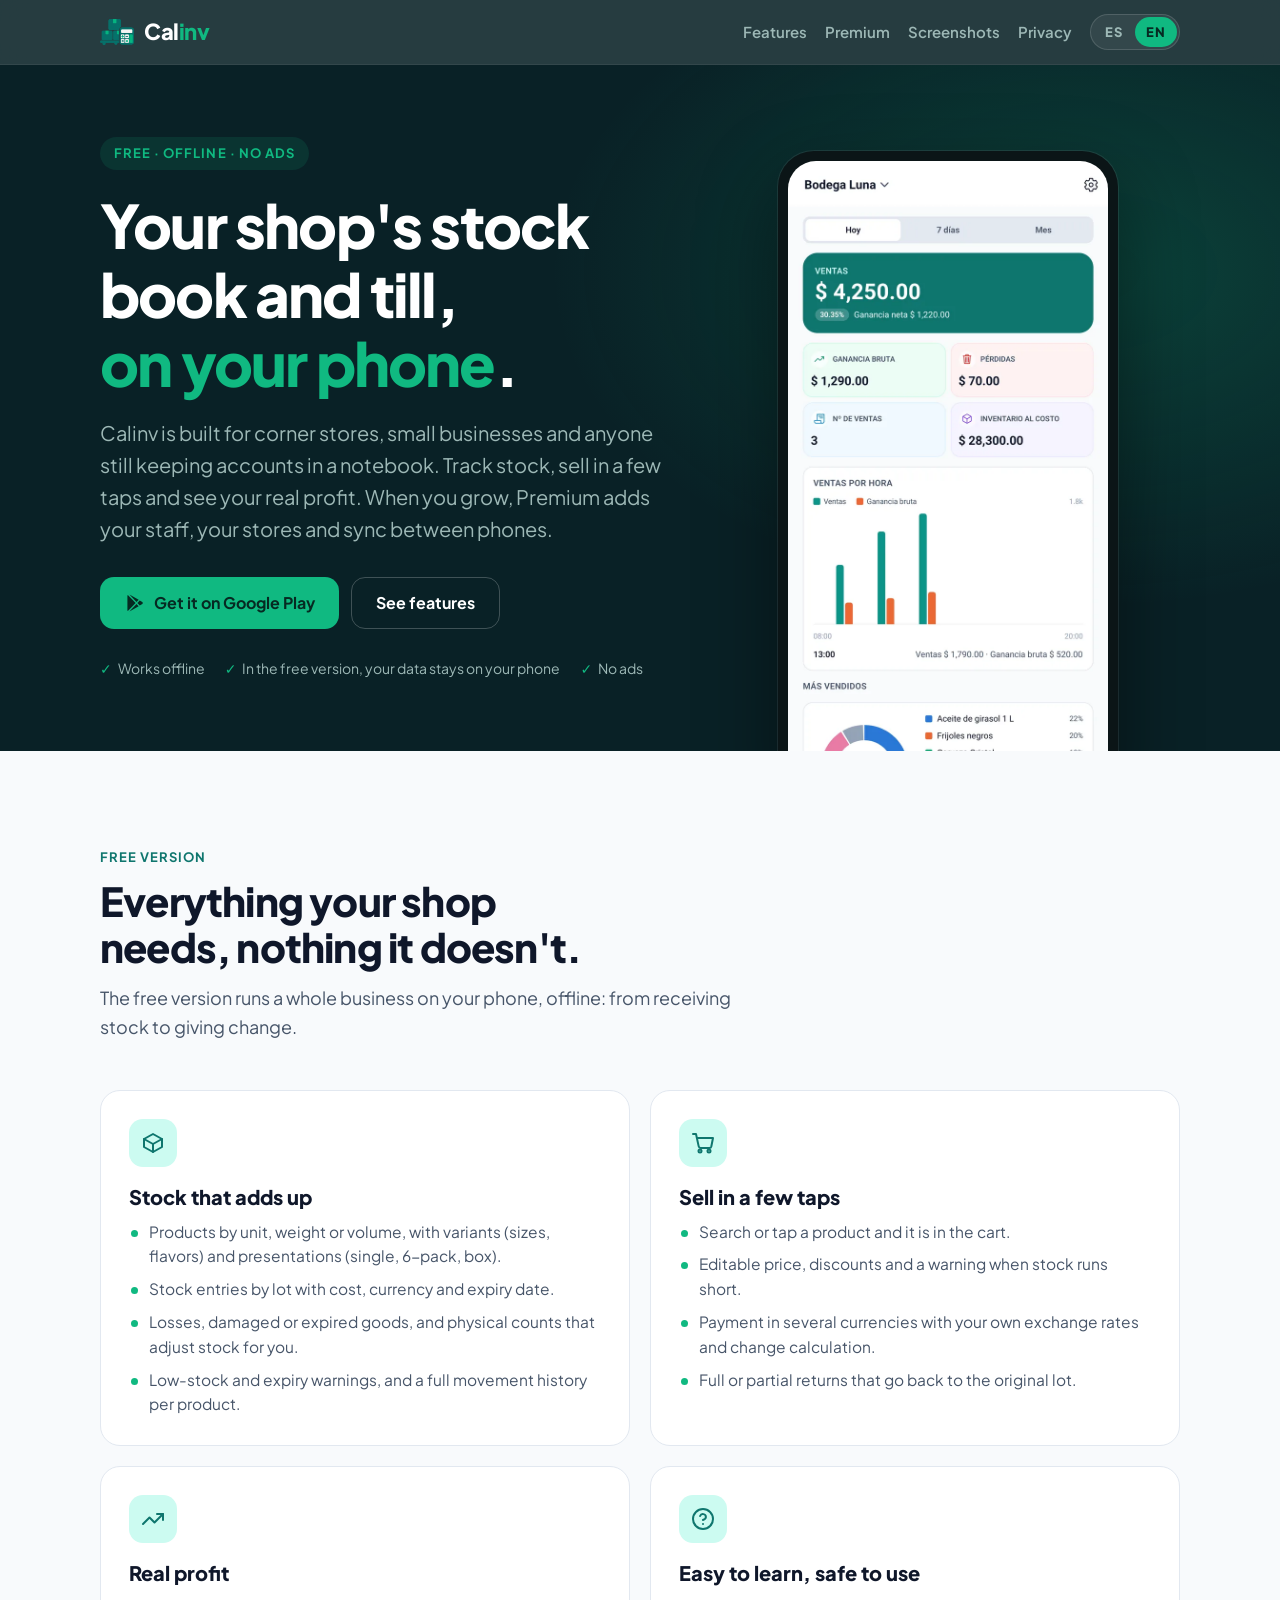
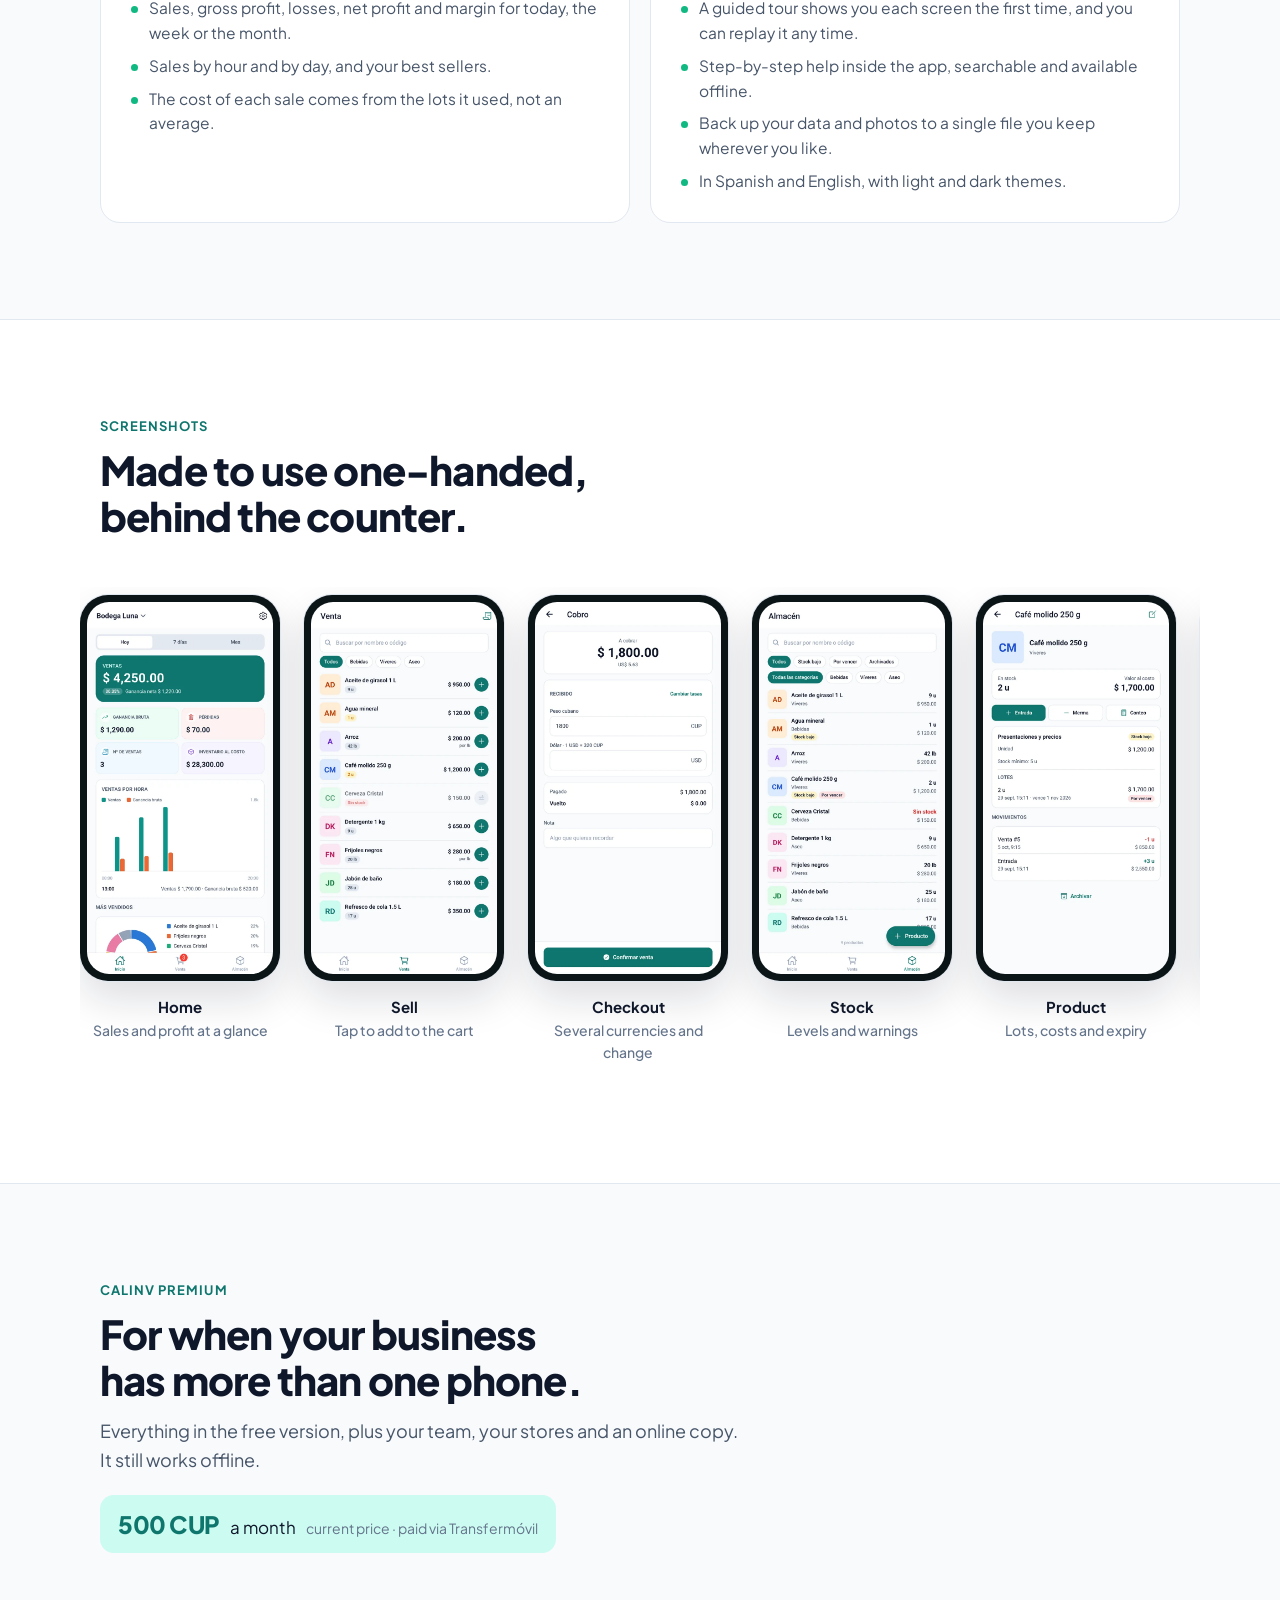
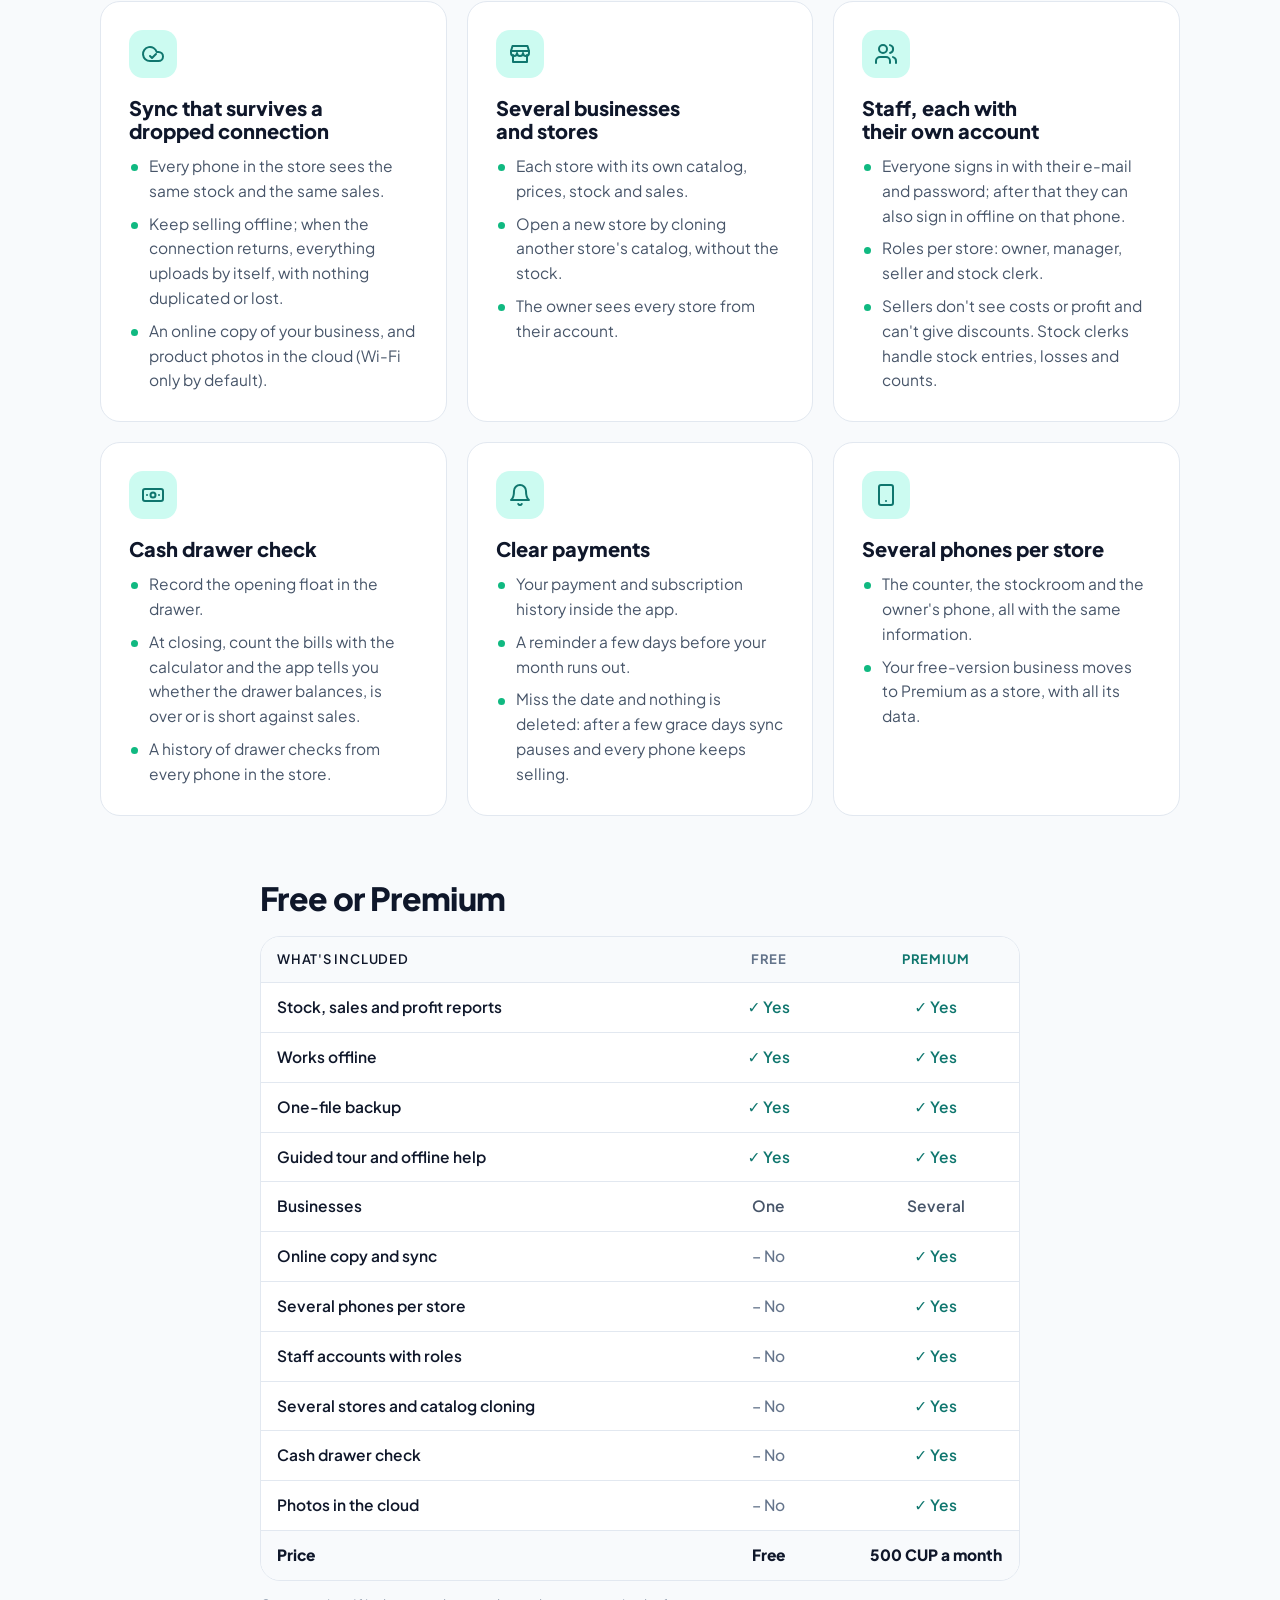
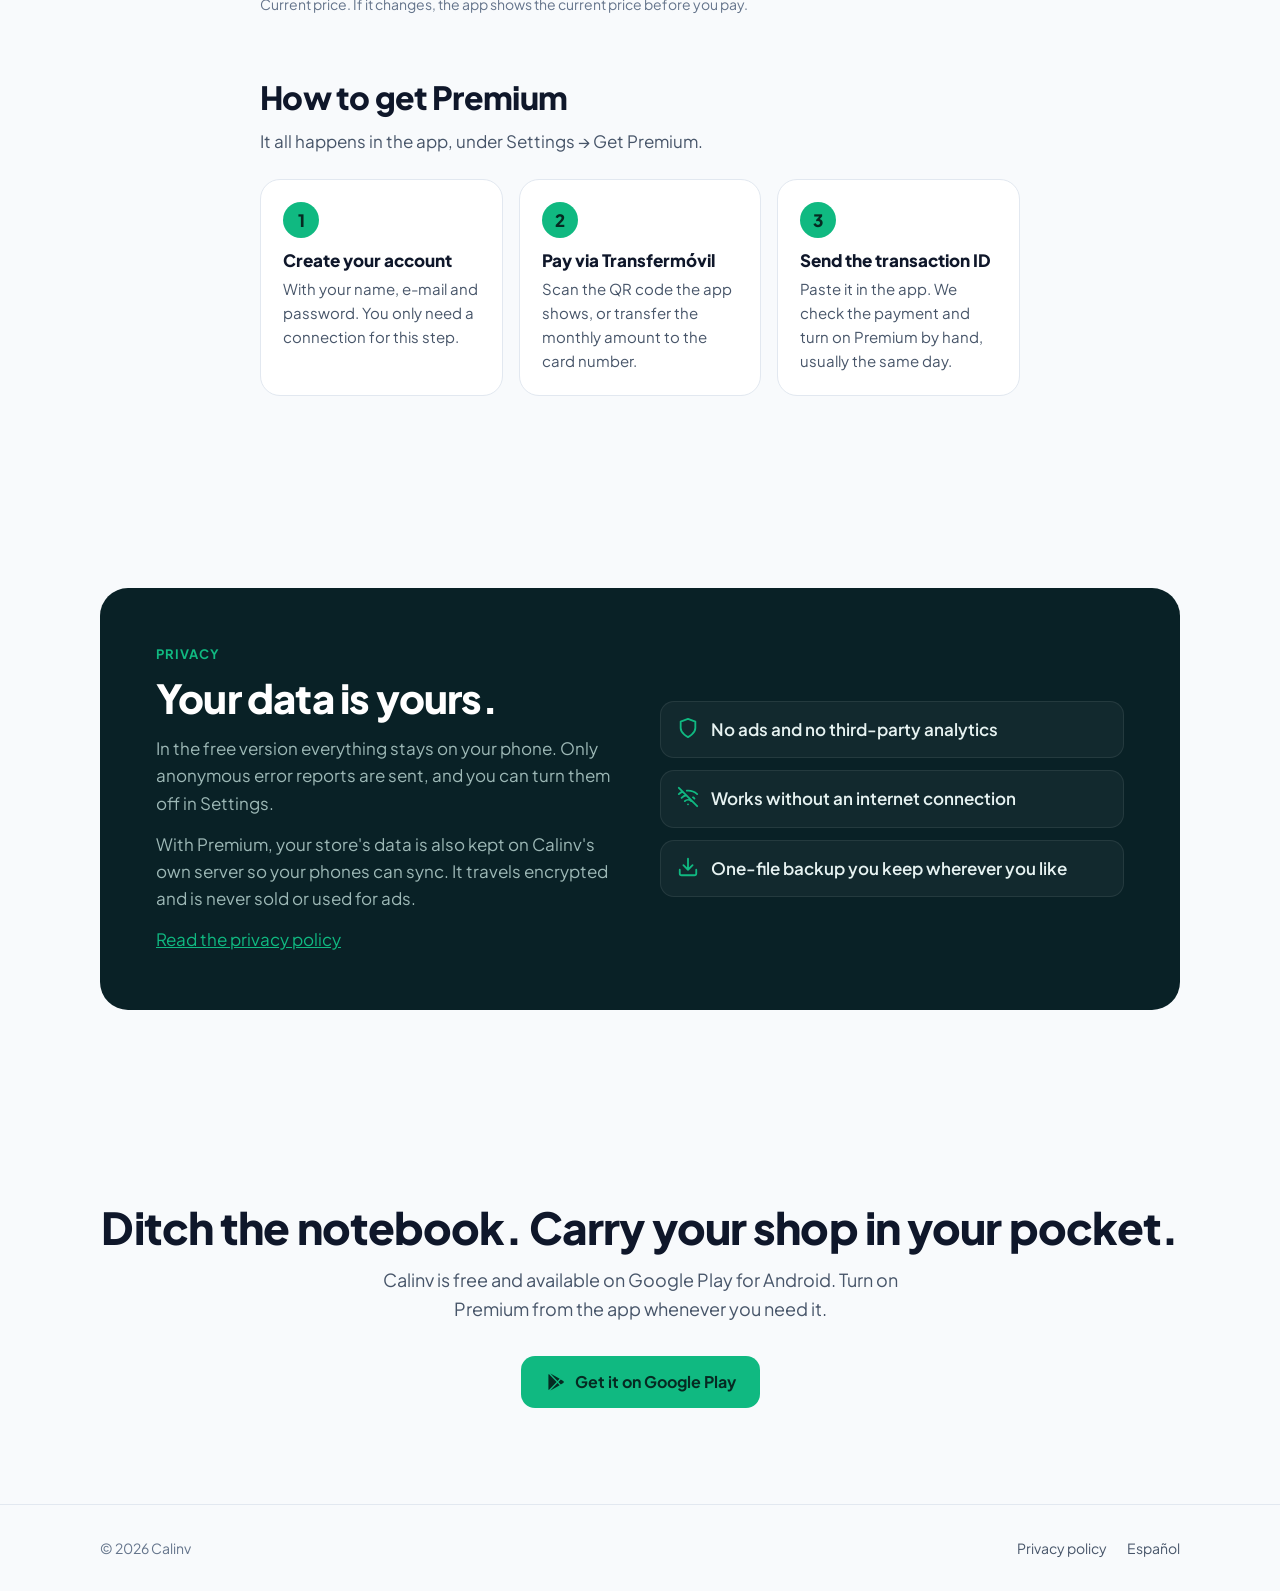
==== commit 8b2a18d3: "Landing: enlace a Google Play" ====
--- a/en/index.html
+++ b/en/index.html
@@ -4,7 +4,7 @@
   <meta charset="utf-8">
   <meta name="viewport" content="width=device-width, initial-scale=1">
   <title>Calinv: stock and sales for your shop, offline</title>
-  <meta name="description" content="Track your shop's stock and sales on your phone, fully offline. Free for one business; Premium adds sync between phones, several stores, staff accounts and cash drawer checks. Coming soon to Google Play.">
+  <meta name="description" content="Track your shop's stock and sales on your phone, fully offline. Free for one business; Premium adds sync between phones, several stores, staff accounts and cash drawer checks. Available on Google Play.">
   <link rel="canonical" href="https://calinv.vercel.app/en">
   <link rel="alternate" hreflang="es" href="https://calinv.vercel.app/">
   <link rel="alternate" hreflang="en" href="https://calinv.vercel.app/en">
@@ -53,12 +53,10 @@
           <h1>Your shop's stock book and till, <em>on your phone</em>.</h1>
           <p class="lead">Calinv is built for corner stores, small businesses and anyone still keeping accounts in a notebook. Track stock, sell in a few taps and see your real profit. When you grow, Premium adds your staff, your stores and sync between phones.</p>
           <div class="cta-row">
-            <!-- Cuando la app esté en producción, cambia este span por:
-             <a class="btn btn-primary" href="https://play.google.com/store/apps/details?id=com.calinv.app&amp;hl=en"> ... Get it on Google Play</a> -->
-            <span class="btn btn-primary is-soon" aria-disabled="true">
+            <a class="btn btn-primary" href="https://play.google.com/store/apps/details?id=com.calinv.app&amp;hl=en" rel="noopener">
               <svg viewBox="0 0 24 24" fill="currentColor" aria-hidden="true"><path d="M4.6 2.3c-.3.3-.5.8-.5 1.4v16.6c0 .6.2 1.1.5 1.4l9.3-9.7-9.3-9.7Zm10.4 10.8 2.6 2.7-11.1 6.4 8.5-9.1Zm3.9-4 3 1.7c.9.5.9 1.9 0 2.4l-3 1.7-2.8-2.9 2.8-2.9ZM6.5 1.8l11.1 6.4-2.6 2.7-8.5-9.1Z"/></svg>
-              Coming soon to Google Play
-            </span>
+              Get it on Google Play
+            </a>
             <a class="btn btn-ghost" href="#funciones">See features</a>
           </div>
           <ul class="trust">
@@ -277,14 +275,12 @@
     <section class="final">
       <div class="wrap">
         <h2>Ditch the notebook. Carry your shop in your pocket.</h2>
-        <p>Calinv is free and coming soon to Android on Google Play. Turn on Premium from the app whenever you need it.</p>
+        <p>Calinv is free and available on Google Play for Android. Turn on Premium from the app whenever you need it.</p>
         <div class="cta-row">
-          <!-- Cuando la app esté en producción, cambia este span por:
-             <a class="btn btn-primary" href="https://play.google.com/store/apps/details?id=com.calinv.app&amp;hl=en"> ... Get it on Google Play</a> -->
-            <span class="btn btn-primary is-soon" aria-disabled="true">
+            <a class="btn btn-primary" href="https://play.google.com/store/apps/details?id=com.calinv.app&amp;hl=en" rel="noopener">
             <svg viewBox="0 0 24 24" fill="currentColor" aria-hidden="true"><path d="M4.6 2.3c-.3.3-.5.8-.5 1.4v16.6c0 .6.2 1.1.5 1.4l9.3-9.7-9.3-9.7Zm10.4 10.8 2.6 2.7-11.1 6.4 8.5-9.1Zm3.9-4 3 1.7c.9.5.9 1.9 0 2.4l-3 1.7-2.8-2.9 2.8-2.9ZM6.5 1.8l11.1 6.4-2.6 2.7-8.5-9.1Z"/></svg>
-            Coming soon to Google Play
-          </span>
+              Get it on Google Play
+            </a>
         </div>
       </div>
     </section>
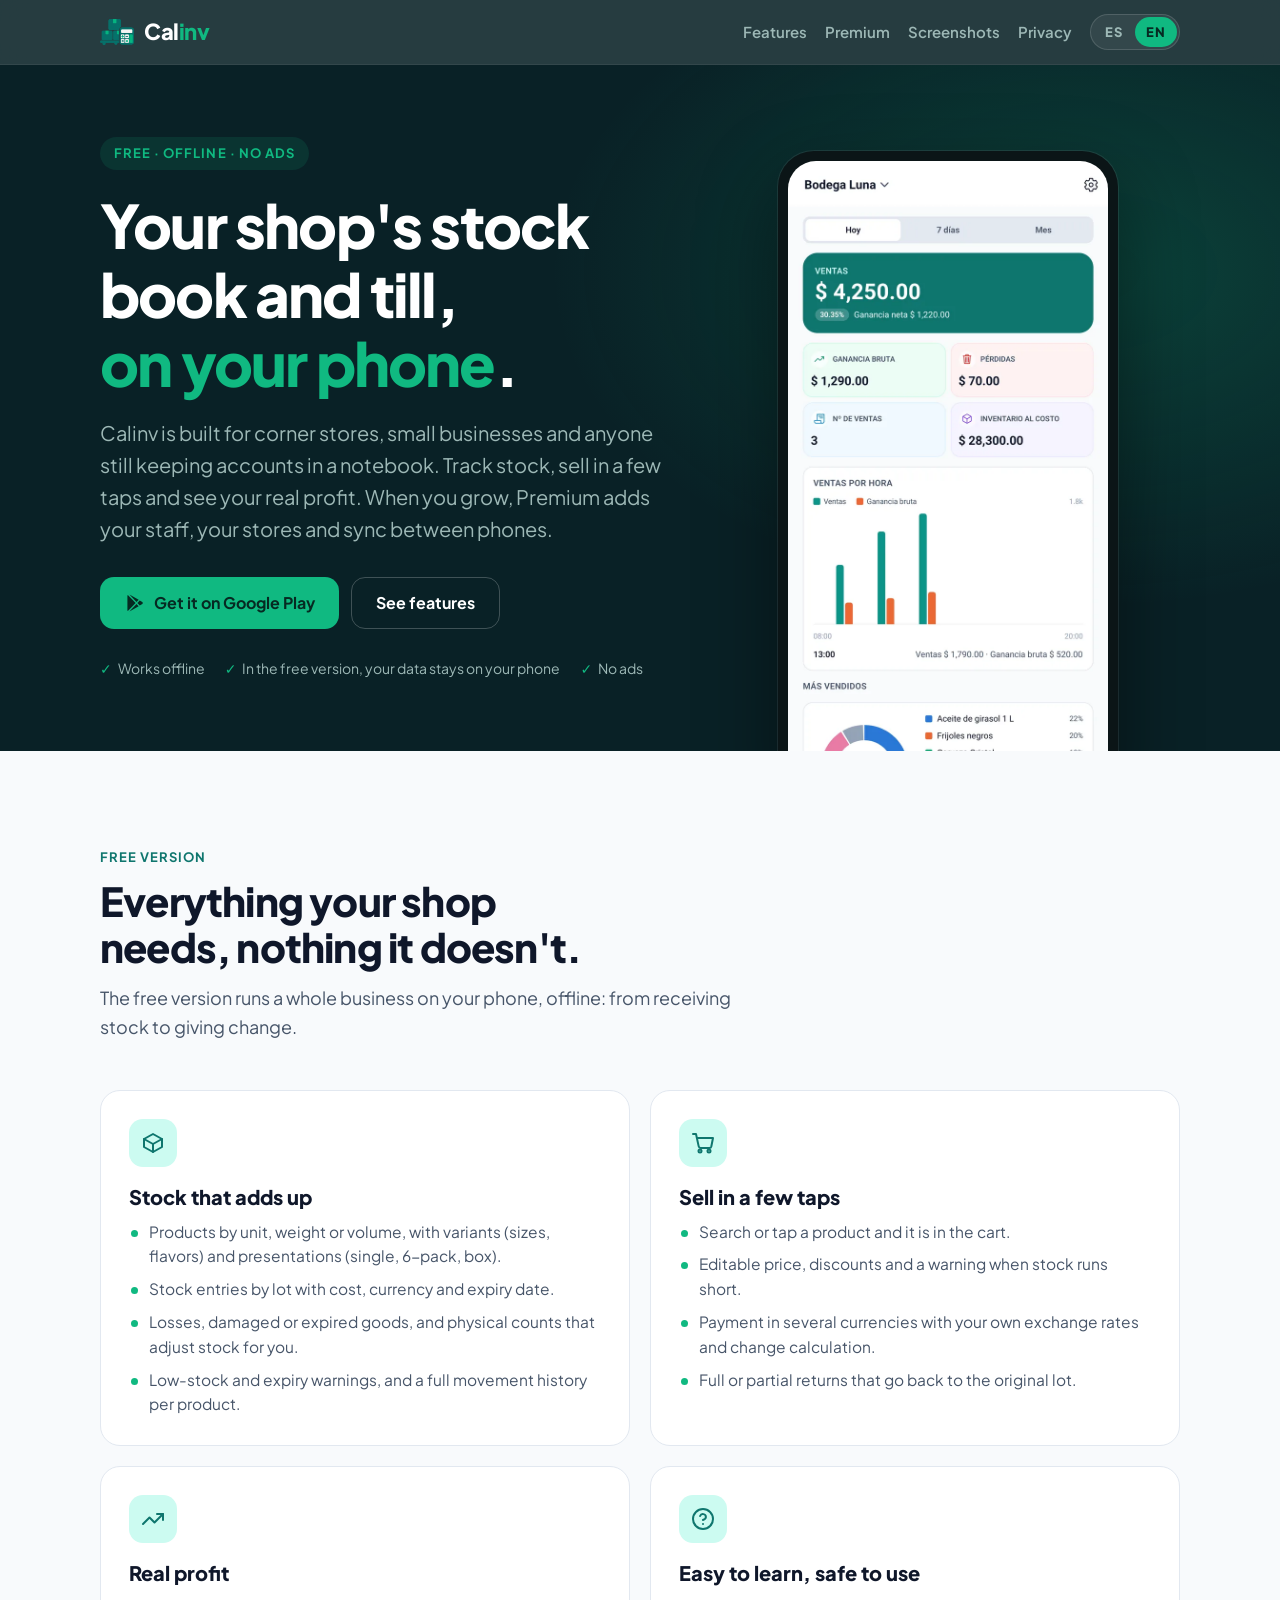
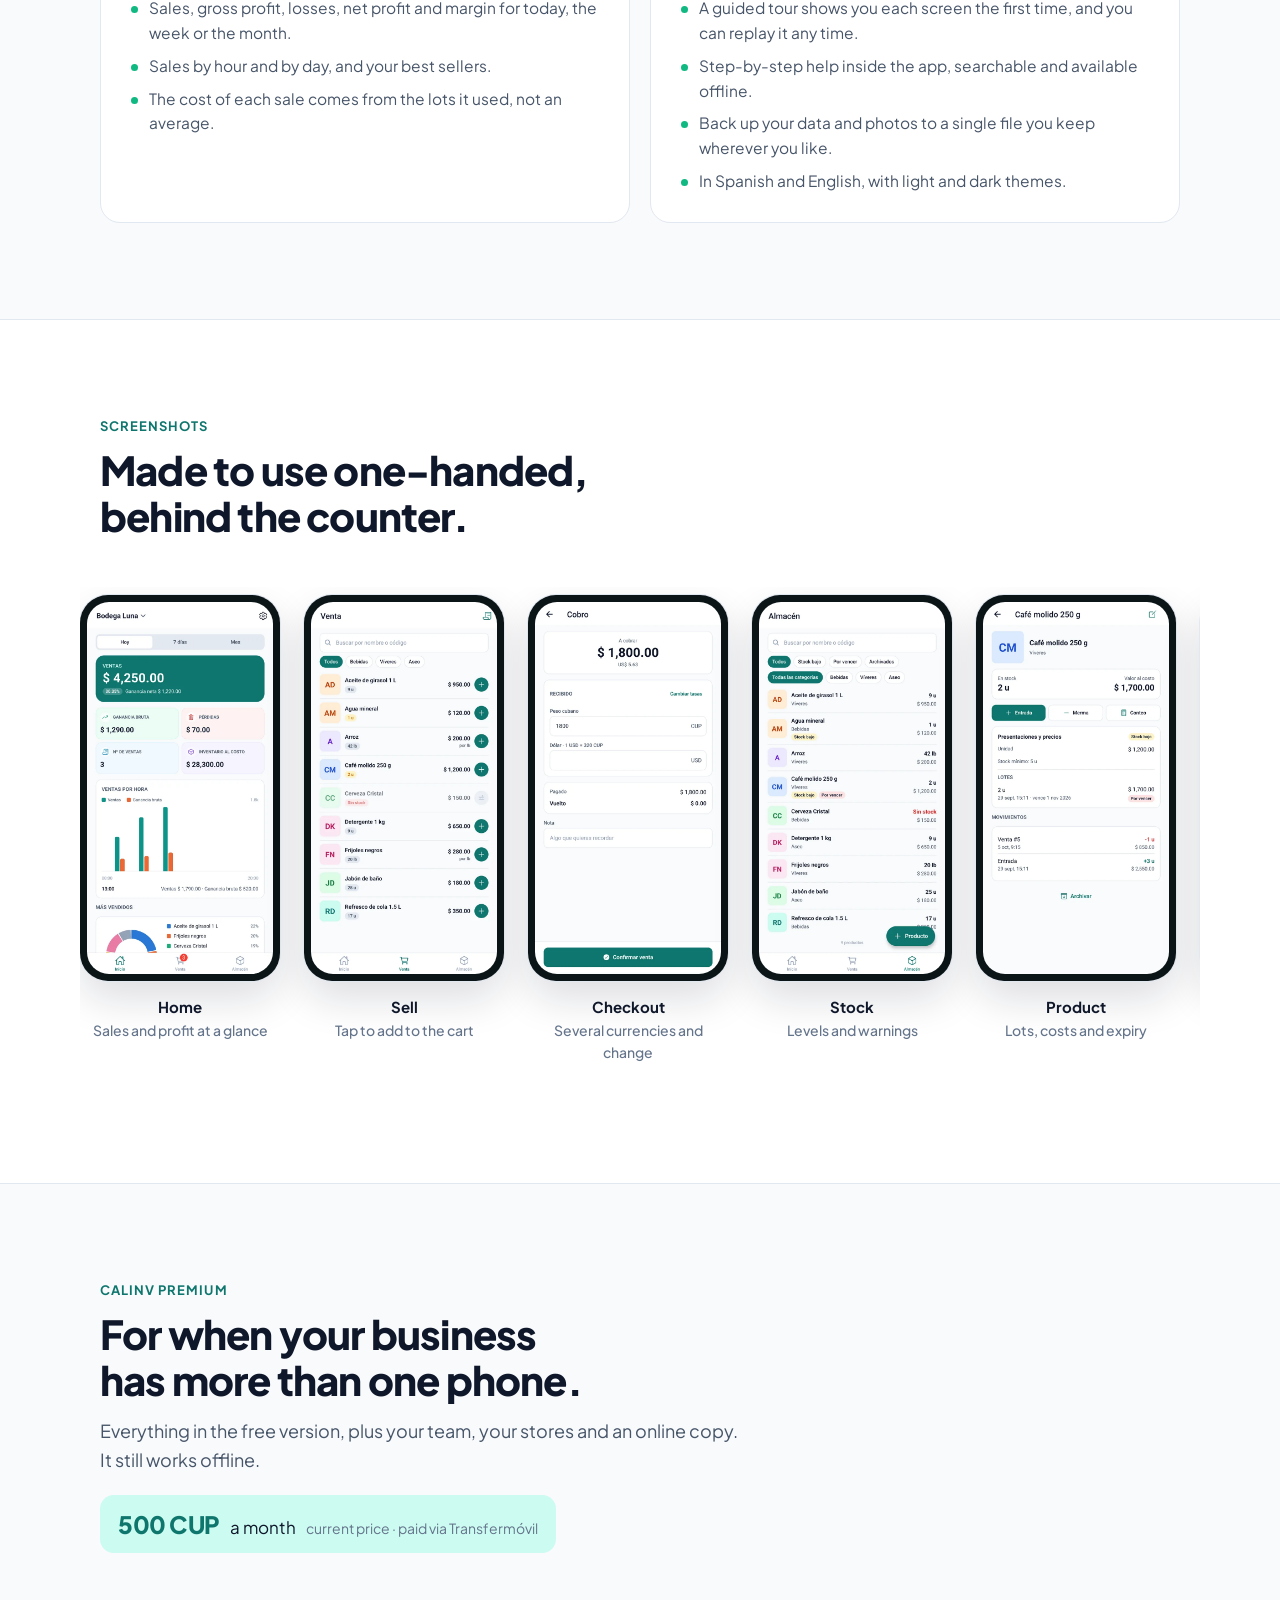
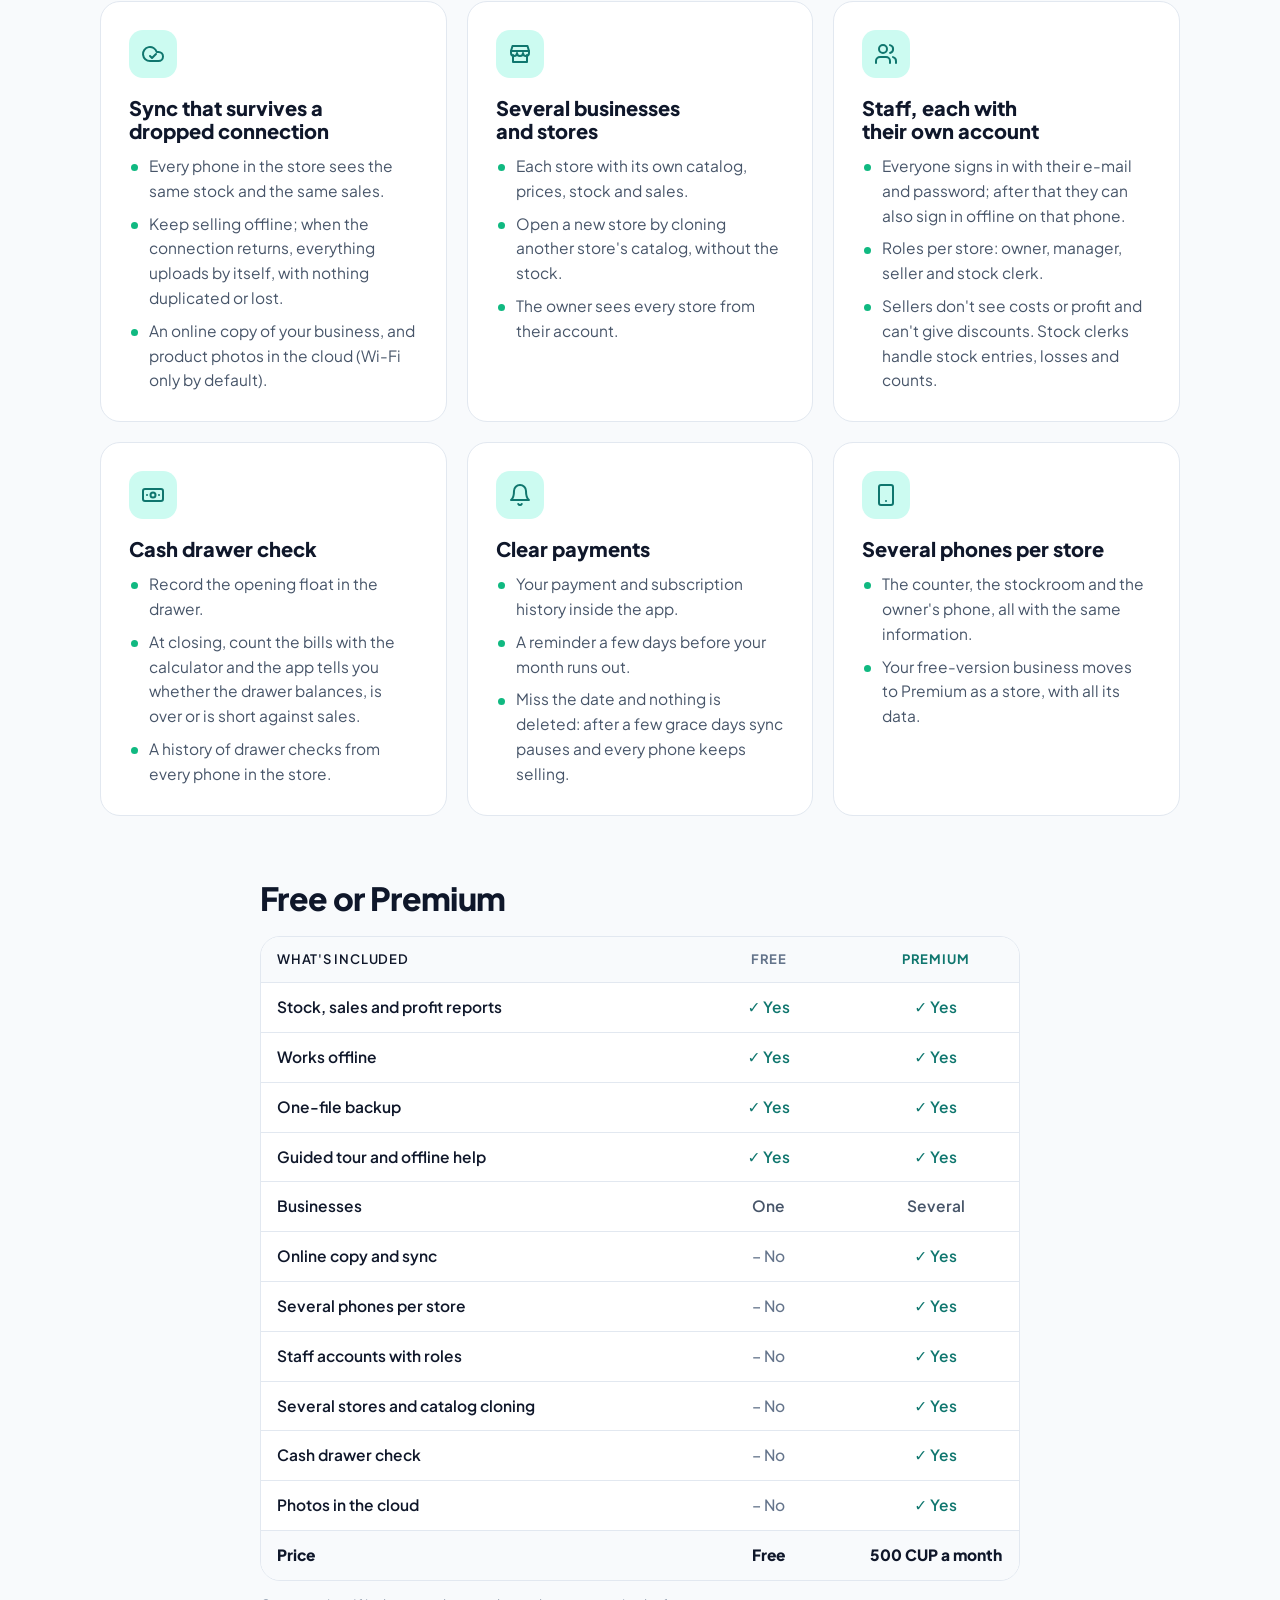
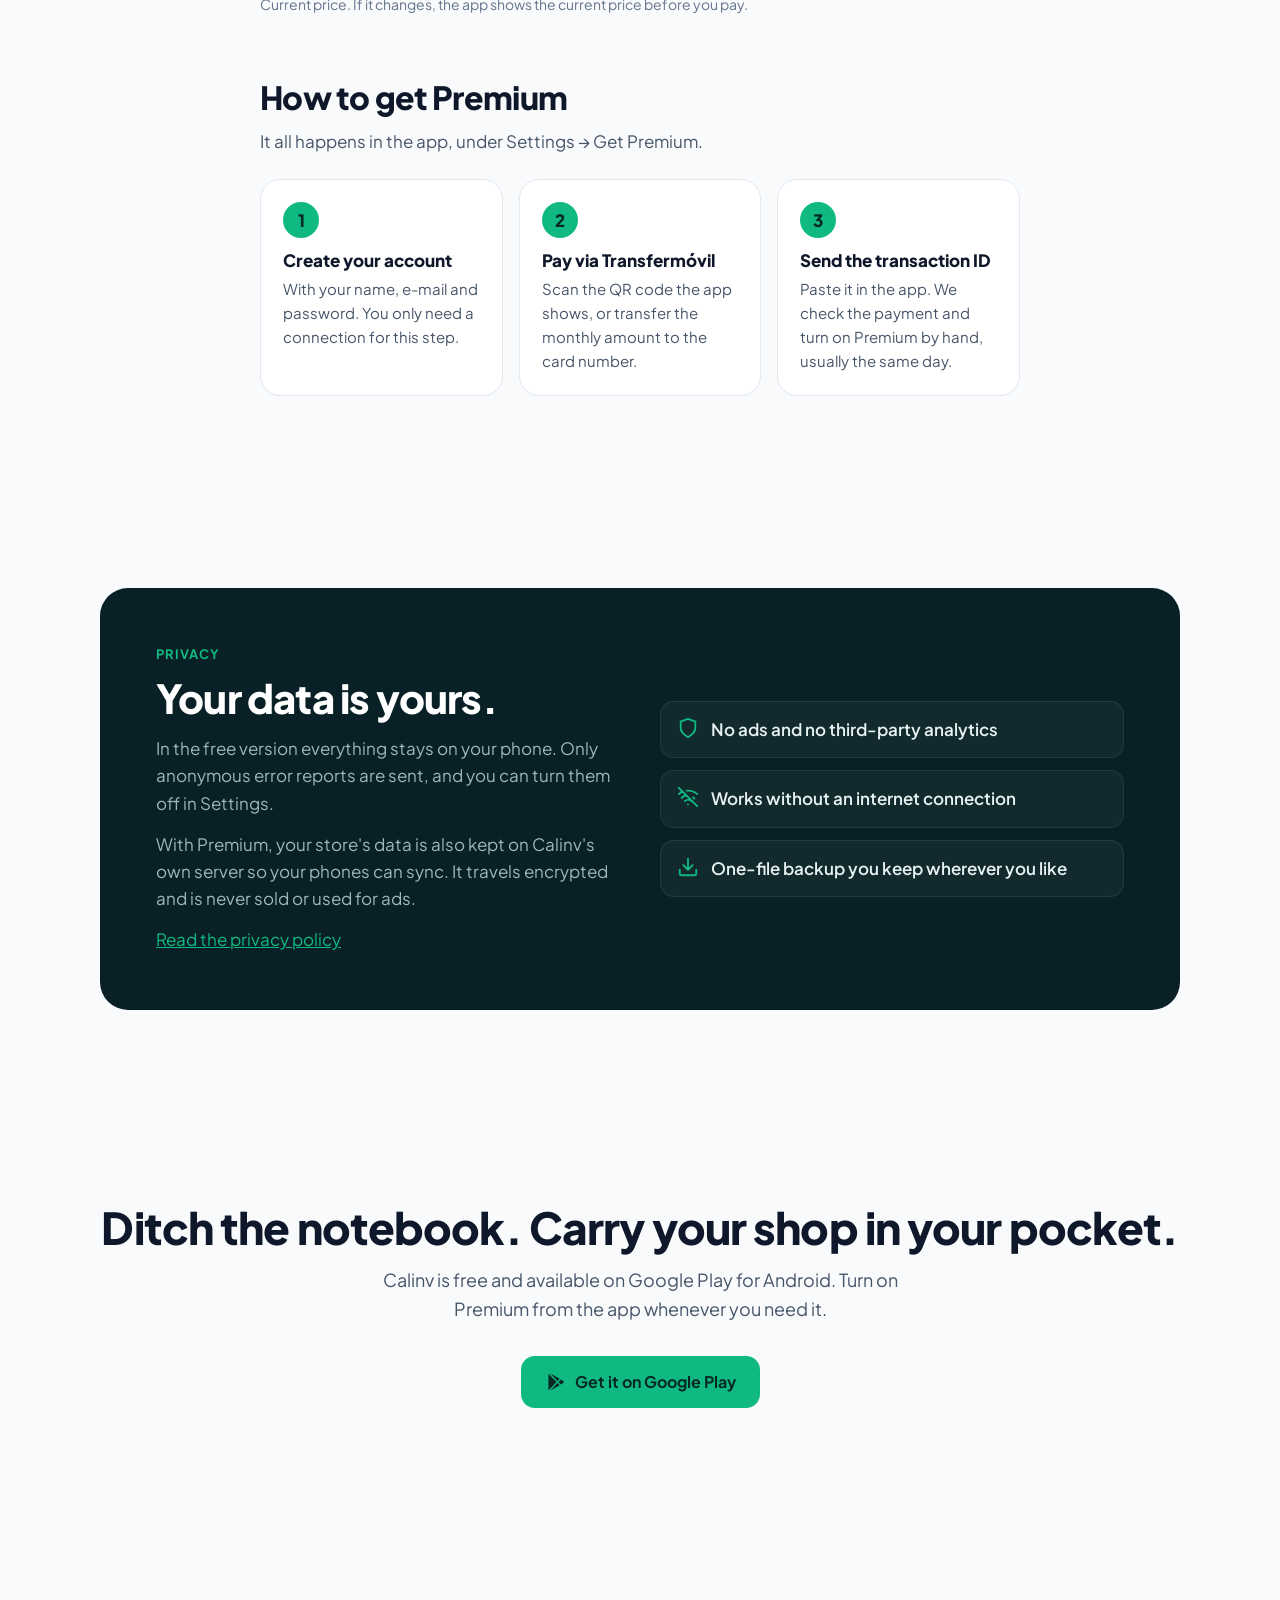
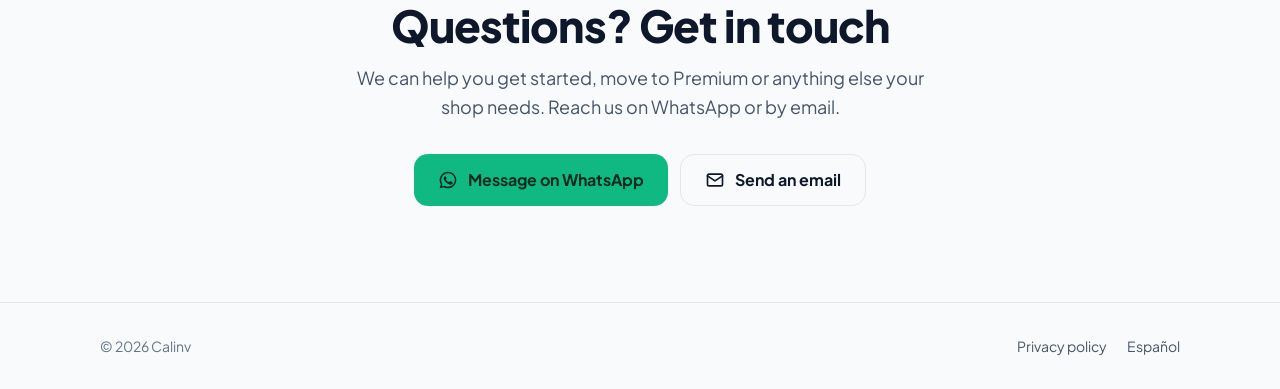
==== commit 0acf4f20: "Landing: contacto por WhatsApp y correo; correo en la privacidad" ====
--- a/en/index.html
+++ b/en/index.html
@@ -284,6 +284,22 @@
         </div>
       </div>
     </section>
+    <section class="final" id="contacto">
+      <div class="wrap">
+        <h2>Questions? Get in touch</h2>
+        <p>We can help you get started, move to Premium or anything else your shop needs. Reach us on WhatsApp or by email.</p>
+        <div class="cta-row">
+          <a class="btn btn-primary" href="https://wa.me/5355179245?text=Hi%2C%20I%27d%20like%20to%20know%20more%20about%20Calinv." target="_blank" rel="noopener">
+            <svg viewBox="0 0 24 24" fill="currentColor" aria-hidden="true"><path d="M12 2a10 10 0 0 0-8.6 15.1L2 22l5-1.3A10 10 0 1 0 12 2Zm0 18.2a8.2 8.2 0 0 1-4.2-1.2l-.3-.2-3 .8.8-2.9-.2-.3A8.2 8.2 0 1 1 12 20.2Zm4.5-6.1c-.2-.1-1.5-.7-1.7-.8s-.4-.1-.6.1-.6.8-.8 1-.3.2-.5.1a6.7 6.7 0 0 1-3.3-2.9c-.2-.4.2-.4.7-1.3a.4.4 0 0 0 0-.4l-.8-1.8c-.2-.5-.4-.4-.6-.4h-.5a1 1 0 0 0-.7.3 3 3 0 0 0-.9 2.2 5.2 5.2 0 0 0 1.1 2.7 11.8 11.8 0 0 0 4.6 4c1.7.7 2.3.8 3.2.6a2.7 2.7 0 0 0 1.8-1.2 2.2 2.2 0 0 0 .1-1.3c0-.1-.2-.2-.5-.3Z"/></svg>
+            Message on WhatsApp
+          </a>
+          <a class="btn btn-ghost" href="mailto:jorgegmdgonzalez@gmail.com?subject=Question%20about%20Calinv">
+            <svg viewBox="0 0 24 24" fill="none" stroke="currentColor" stroke-width="2" stroke-linecap="round" stroke-linejoin="round" aria-hidden="true"><rect x="3" y="5" width="18" height="14" rx="2"/><path d="m3 7 9 6 9-6"/></svg>
+            Send an email
+          </a>
+        </div>
+      </div>
+    </section>
   </main>
 
   <footer class="site-footer">
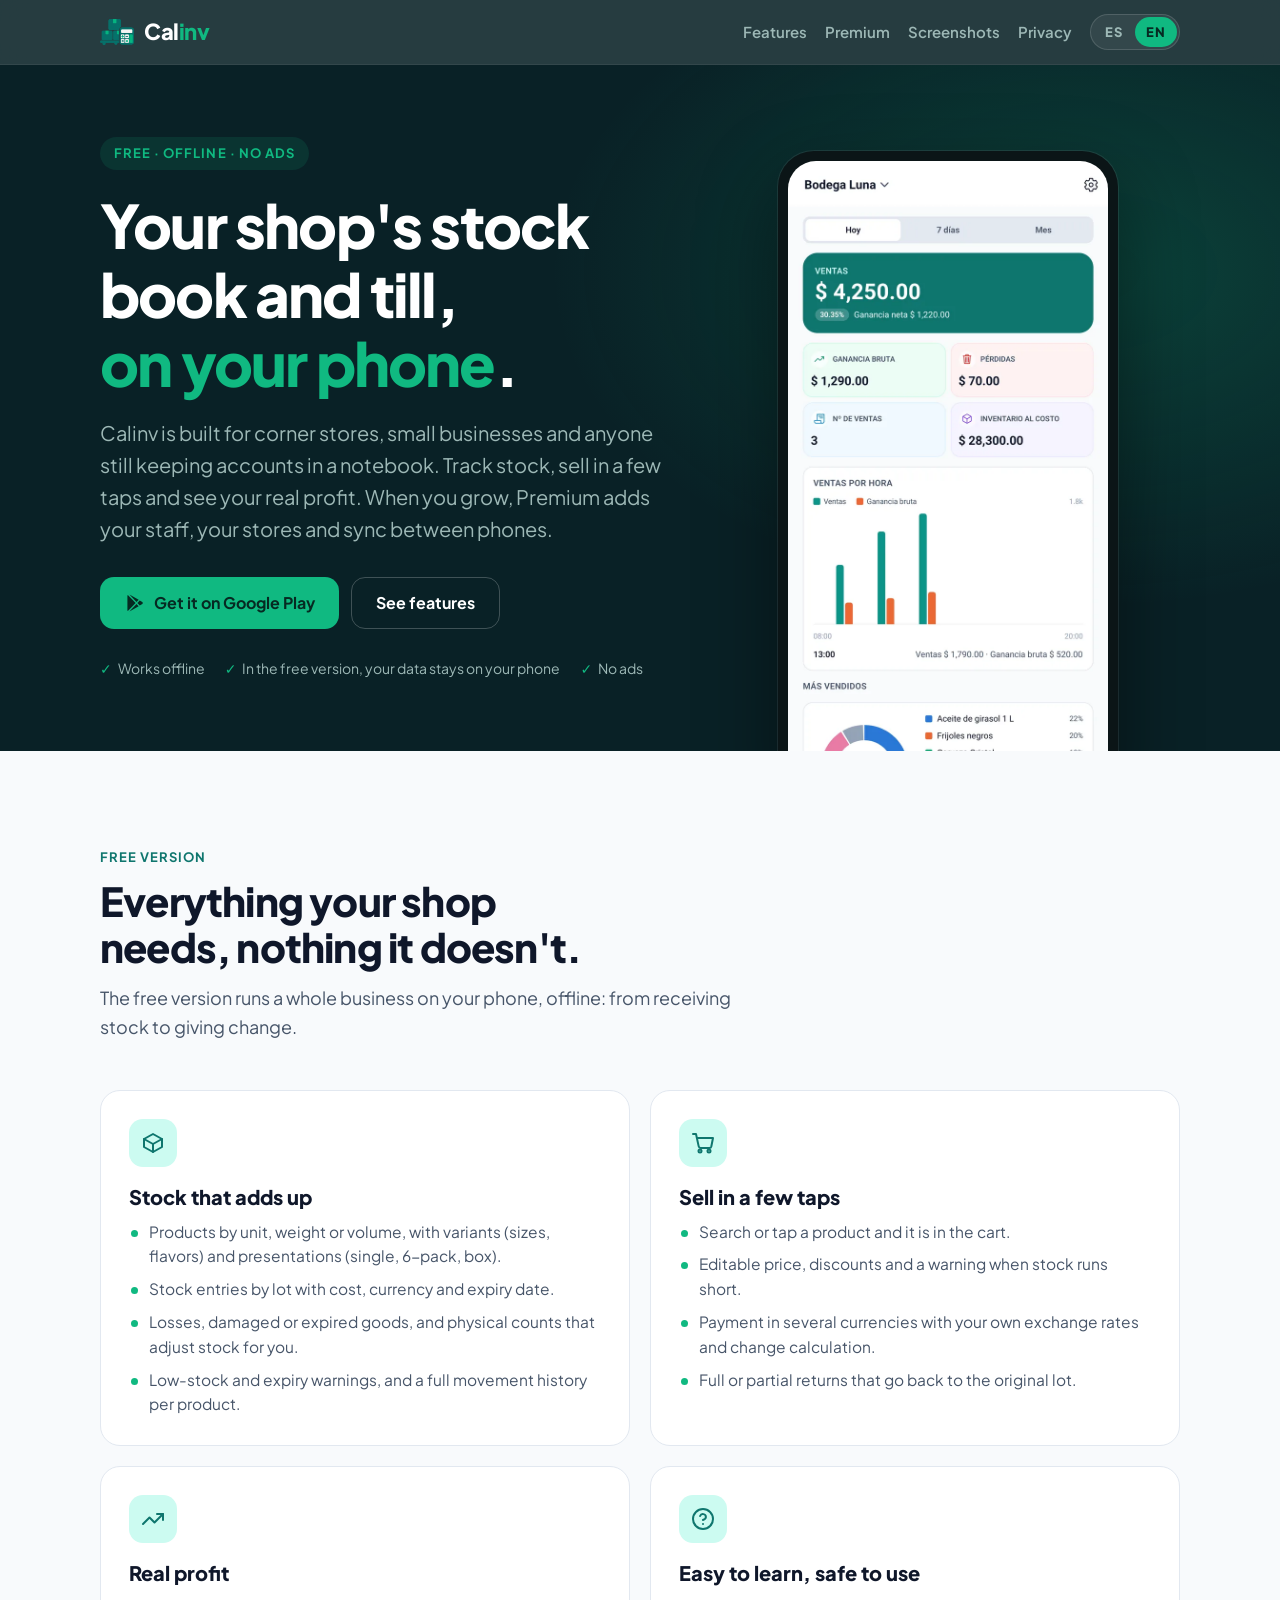
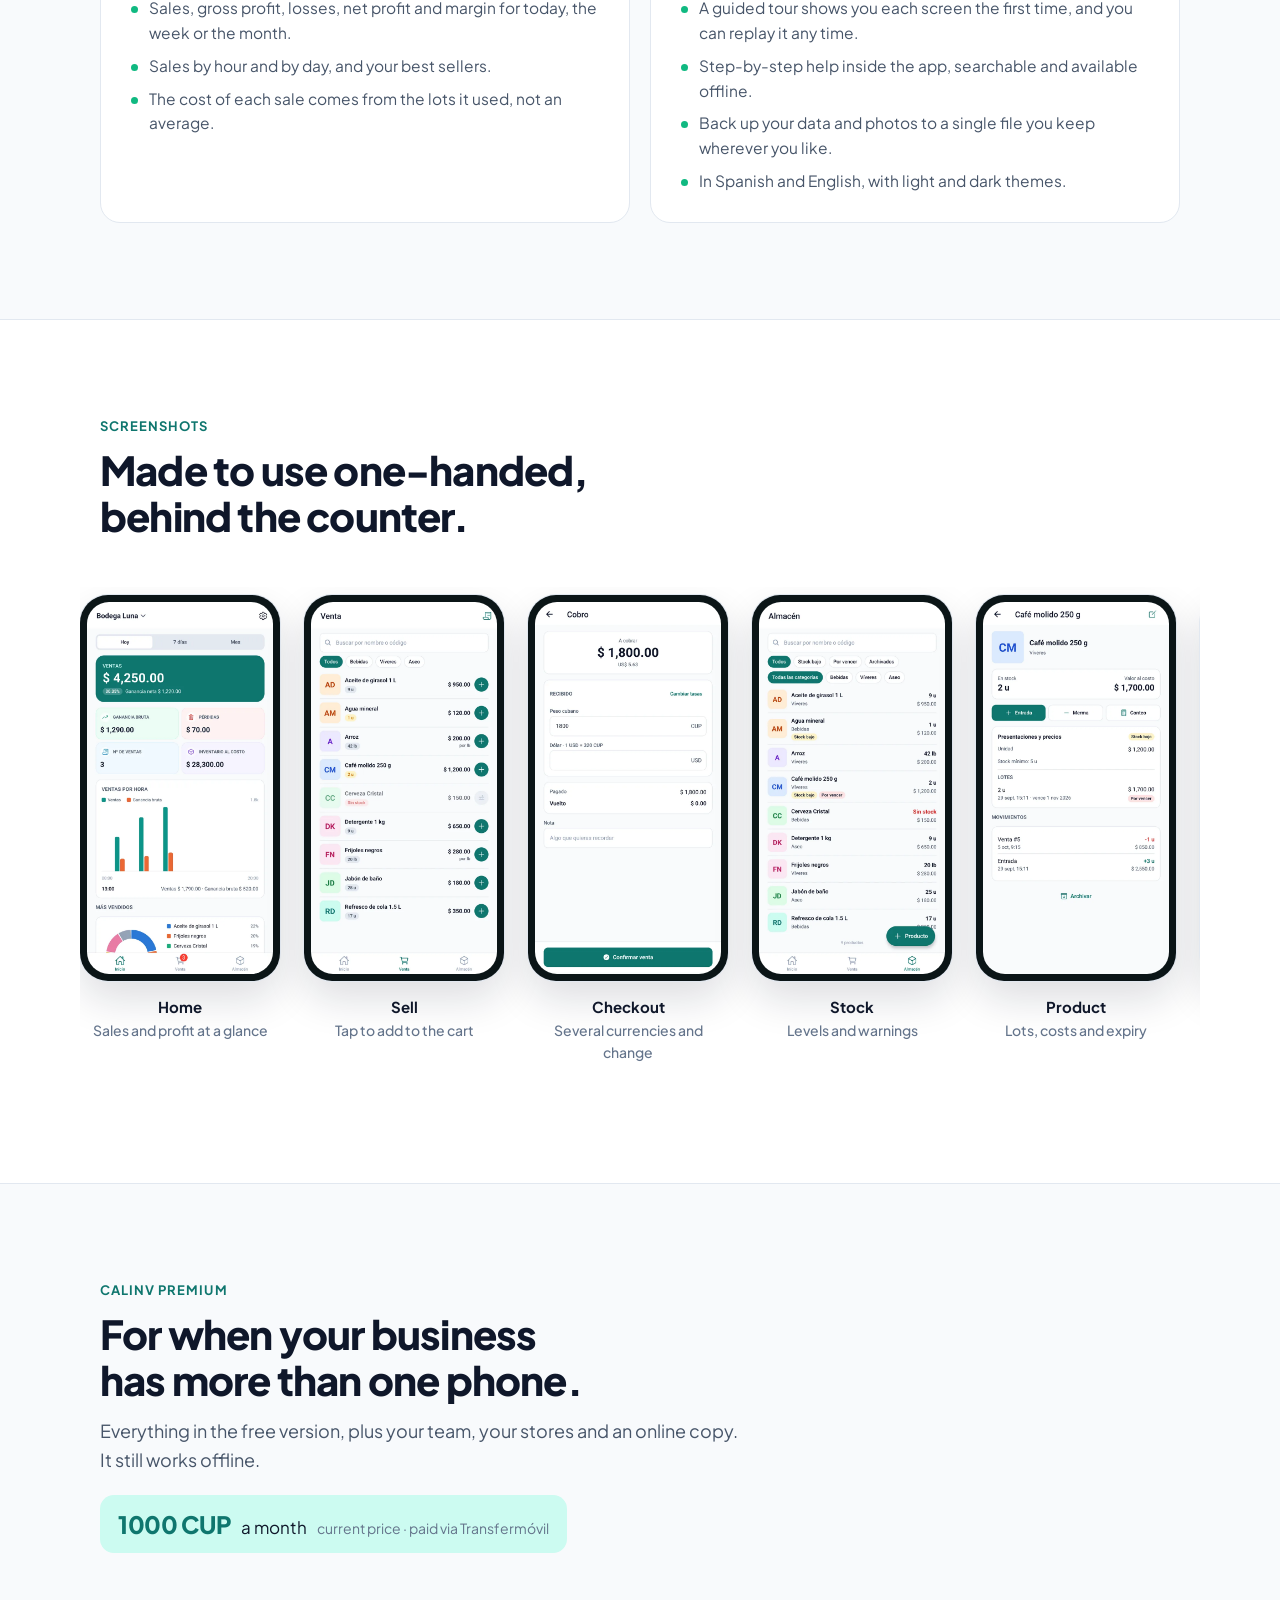
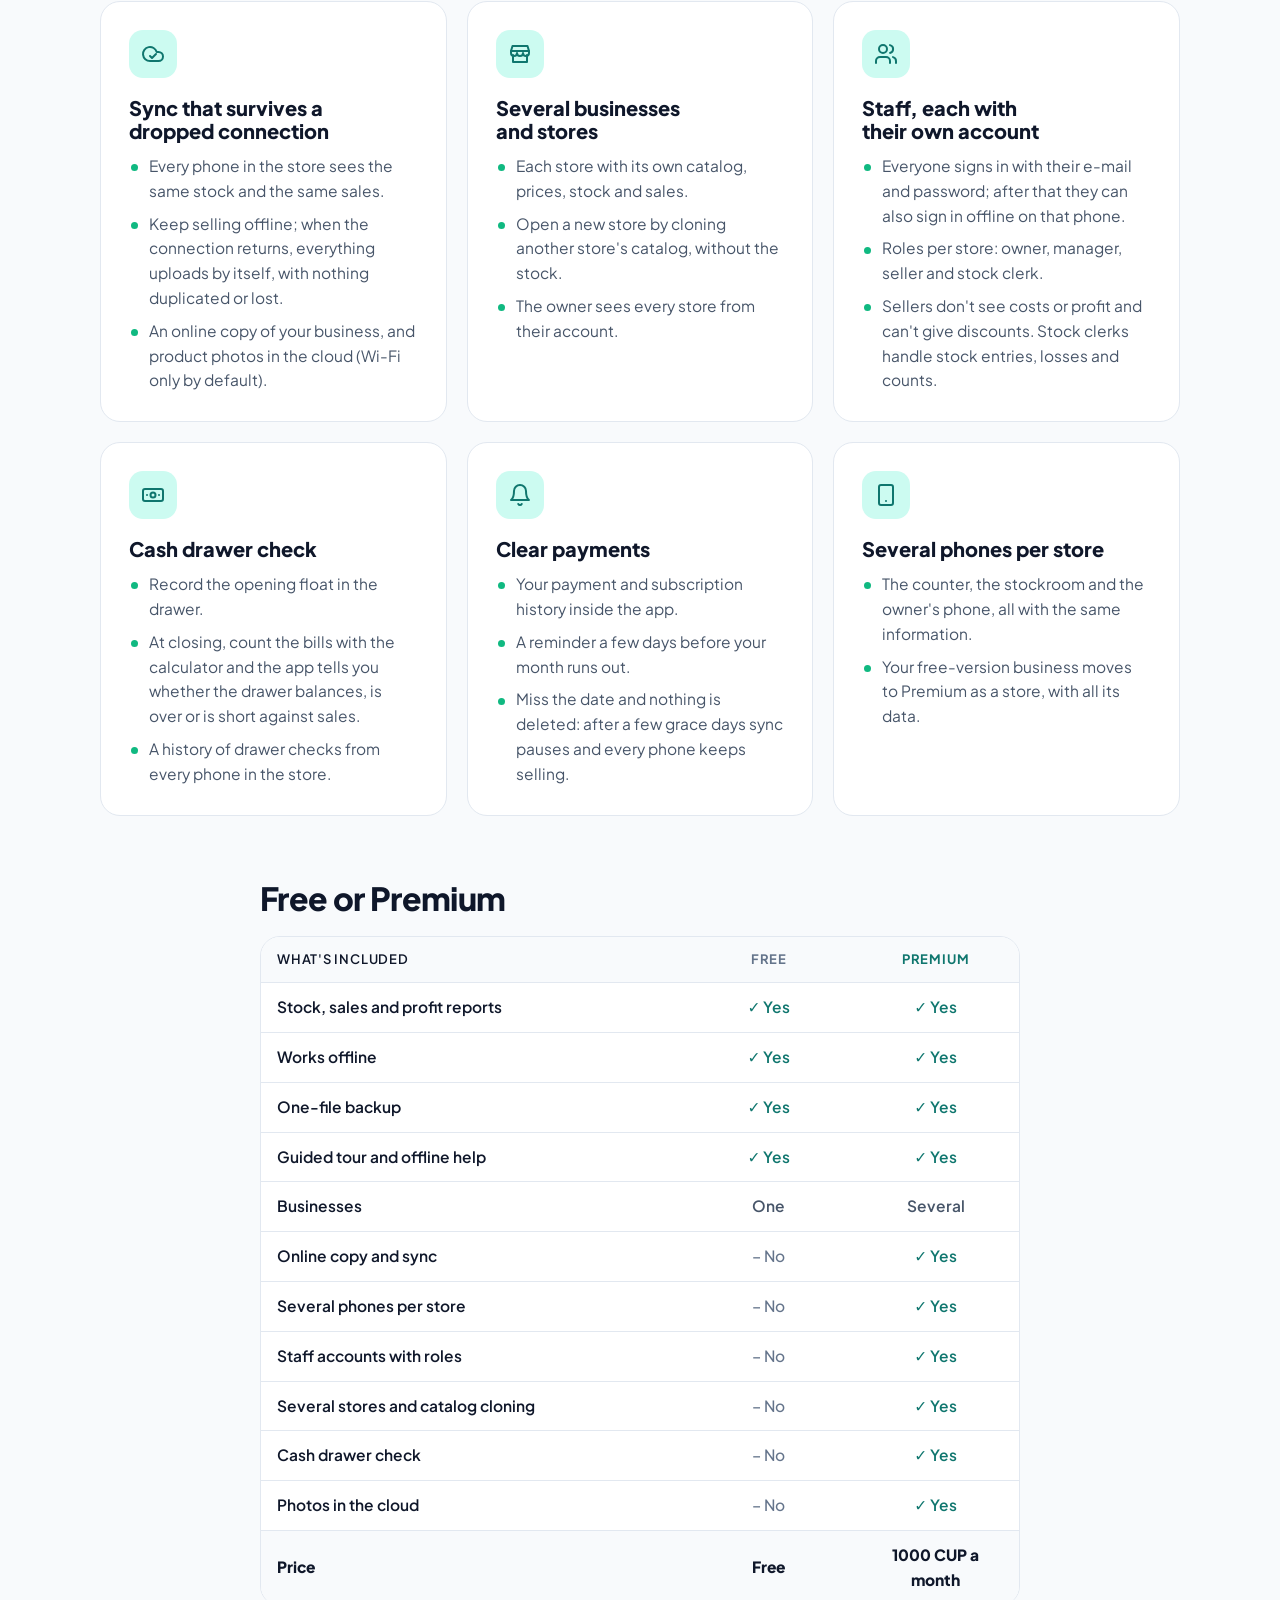
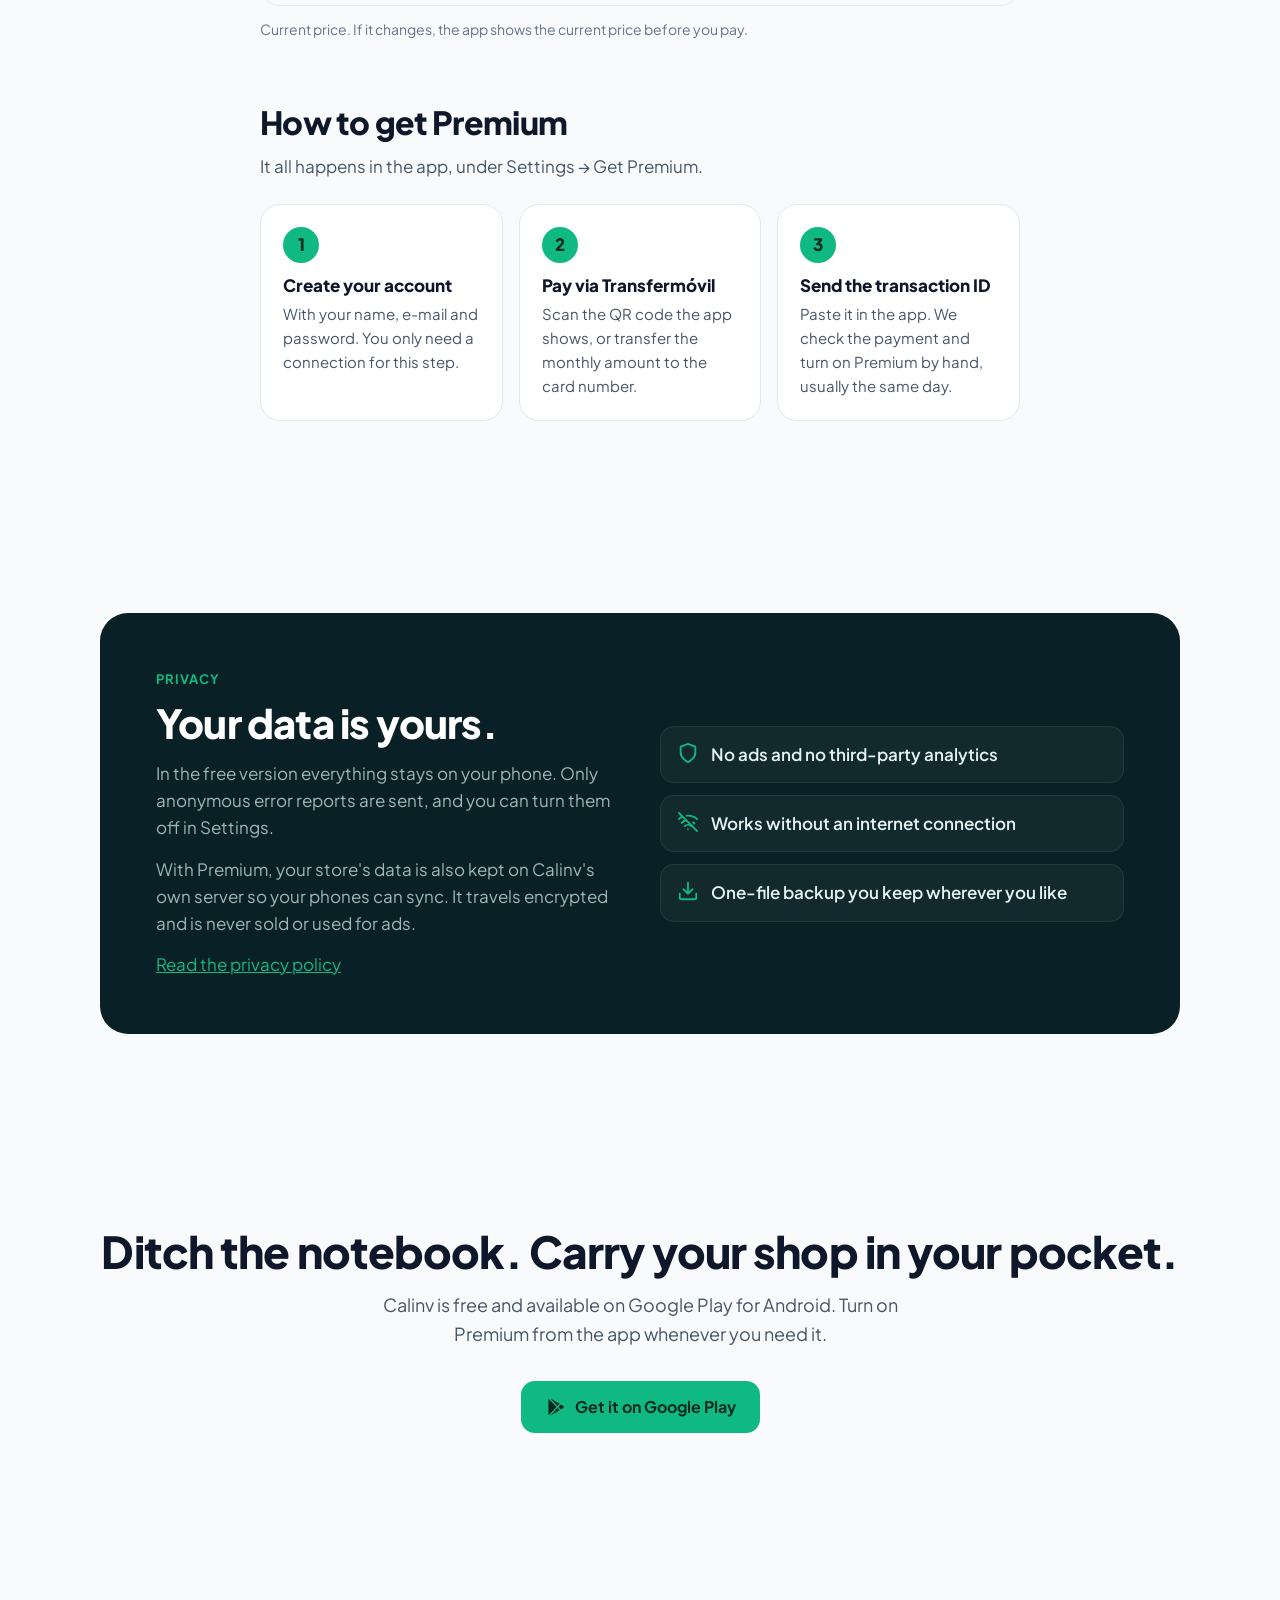
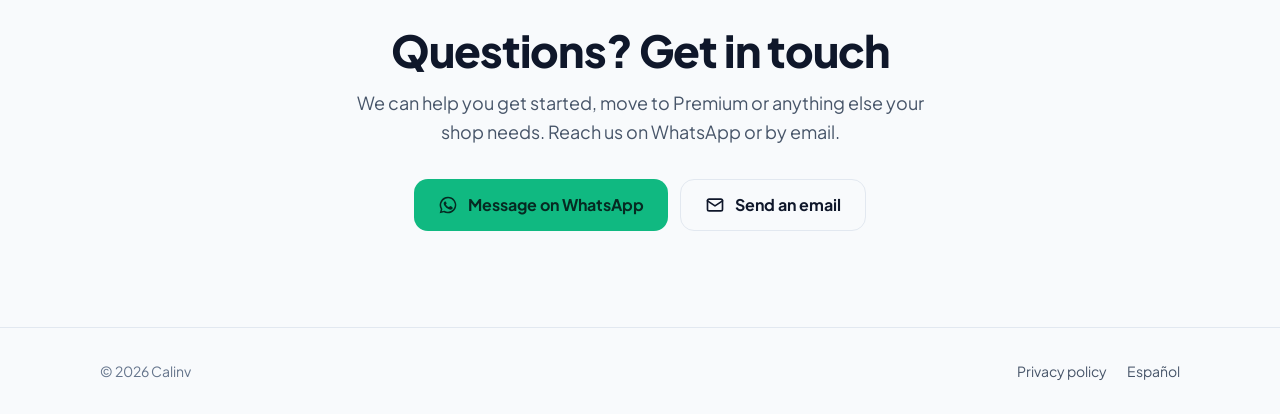
==== commit 621fcf37: "Landing: Premium a 1000 CUP al mes" ====
--- a/en/index.html
+++ b/en/index.html
@@ -147,7 +147,7 @@
           <div class="kicker">Calinv Premium</div>
           <h2>For when your business has more than one phone.</h2>
           <p>Everything in the free version, plus your team, your stores and an online copy. It still works offline.</p>
-          <p class="price-tag"><strong>500 CUP</strong> a month <span>current price · paid via Transfermóvil</span></p>
+          <p class="price-tag"><strong>1000 CUP</strong> a month <span>current price · paid via Transfermóvil</span></p>
         </div>
         <div class="features features-3">
           <article class="feature">
@@ -223,7 +223,7 @@
               <tr><th scope="row">Several stores and catalog cloning</th><td class="no">No</td><td class="yes">Yes</td></tr>
               <tr><th scope="row">Cash drawer check</th><td class="no">No</td><td class="yes">Yes</td></tr>
               <tr><th scope="row">Photos in the cloud</th><td class="no">No</td><td class="yes">Yes</td></tr>
-              <tr class="price-row"><th scope="row">Price</th><td>Free</td><td>500 CUP a month</td></tr>
+              <tr class="price-row"><th scope="row">Price</th><td>Free</td><td>1000 CUP a month</td></tr>
             </tbody>
           </table>
           <p class="compare-note">Current price. If it changes, the app shows the current price before you pay.</p>
